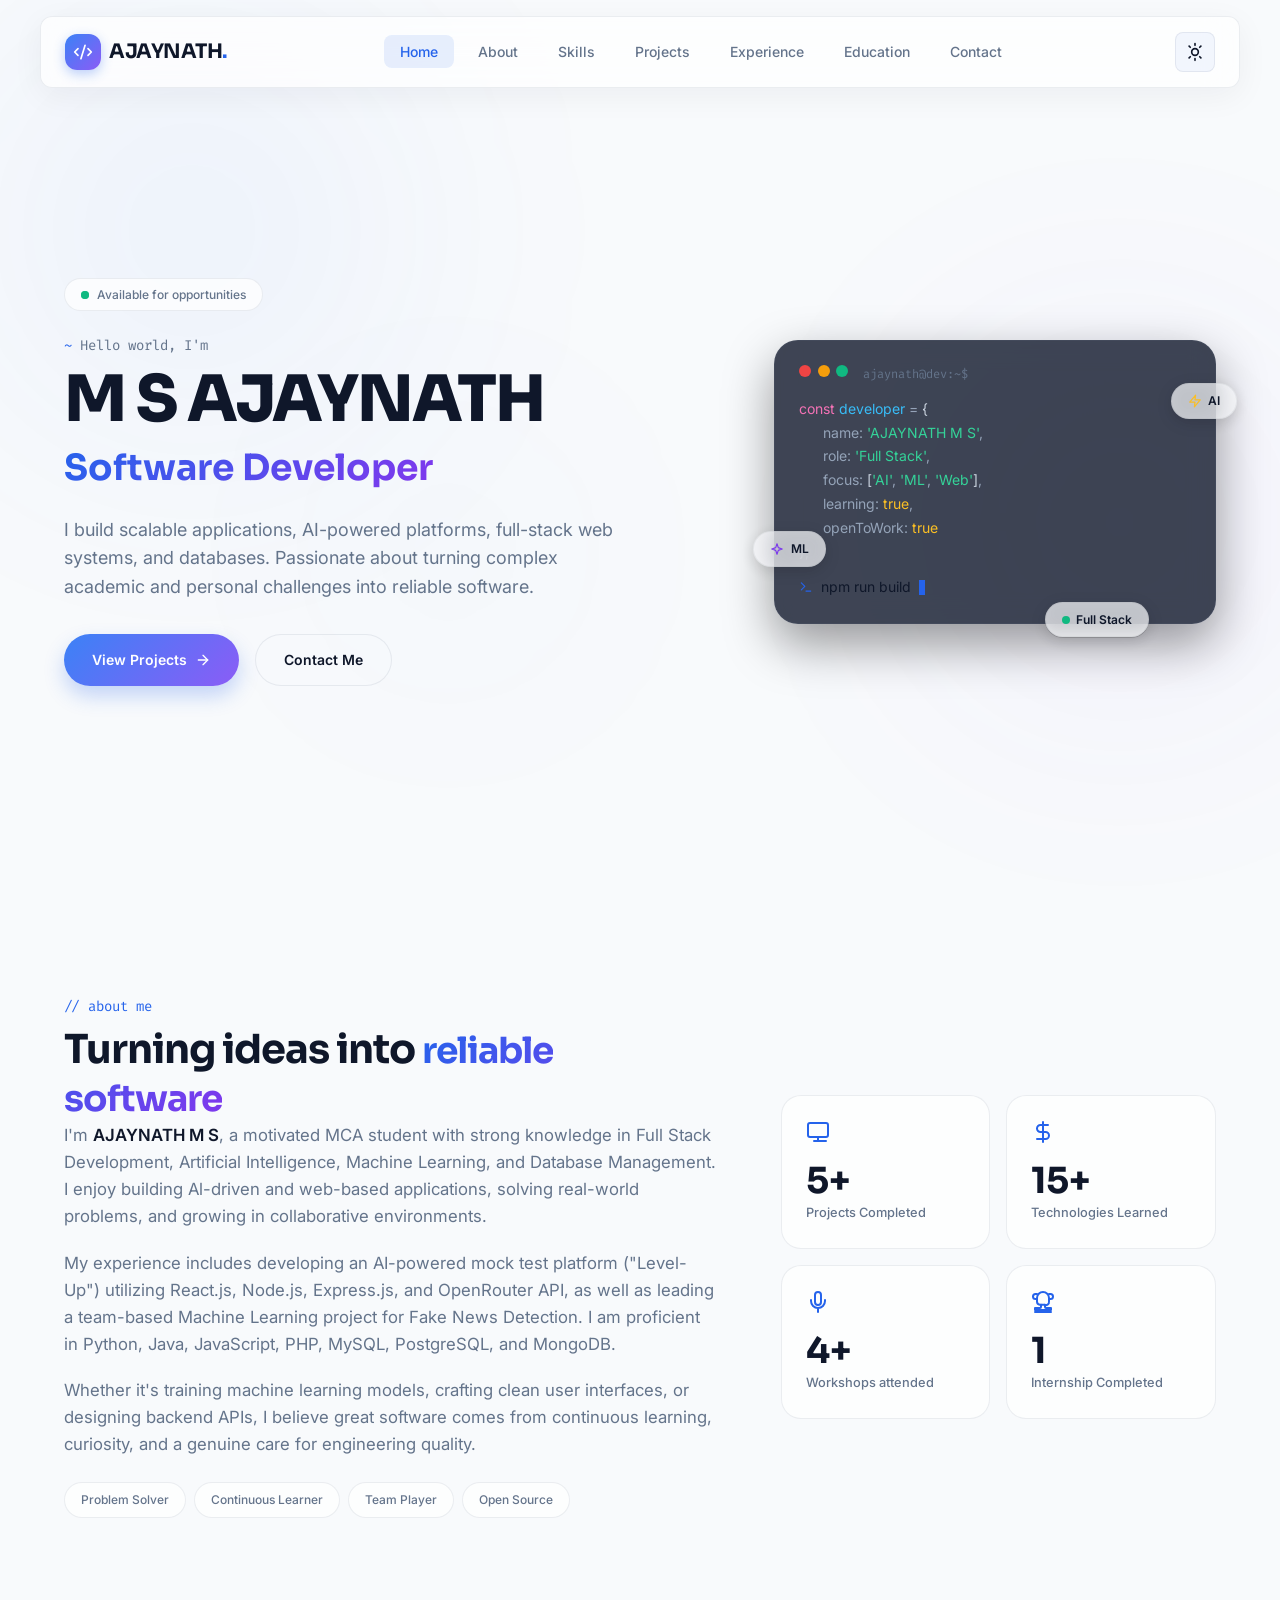
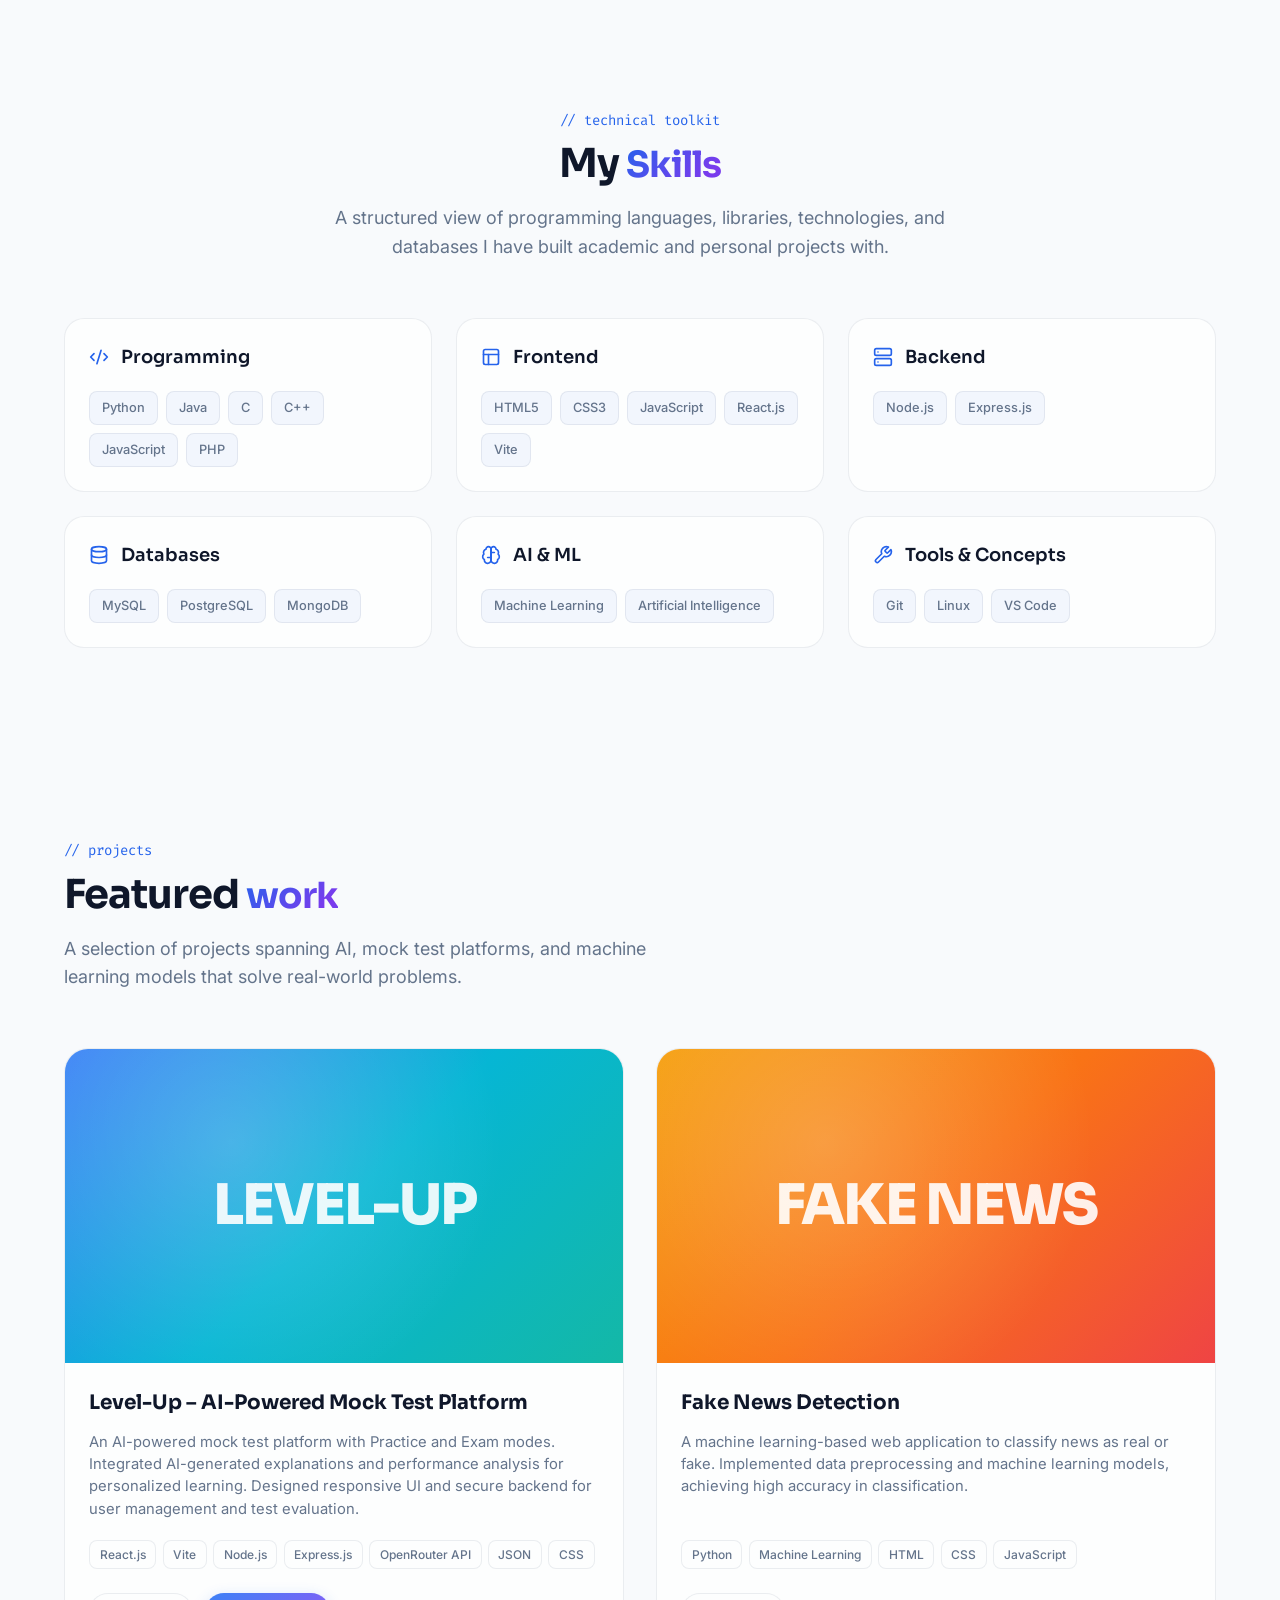
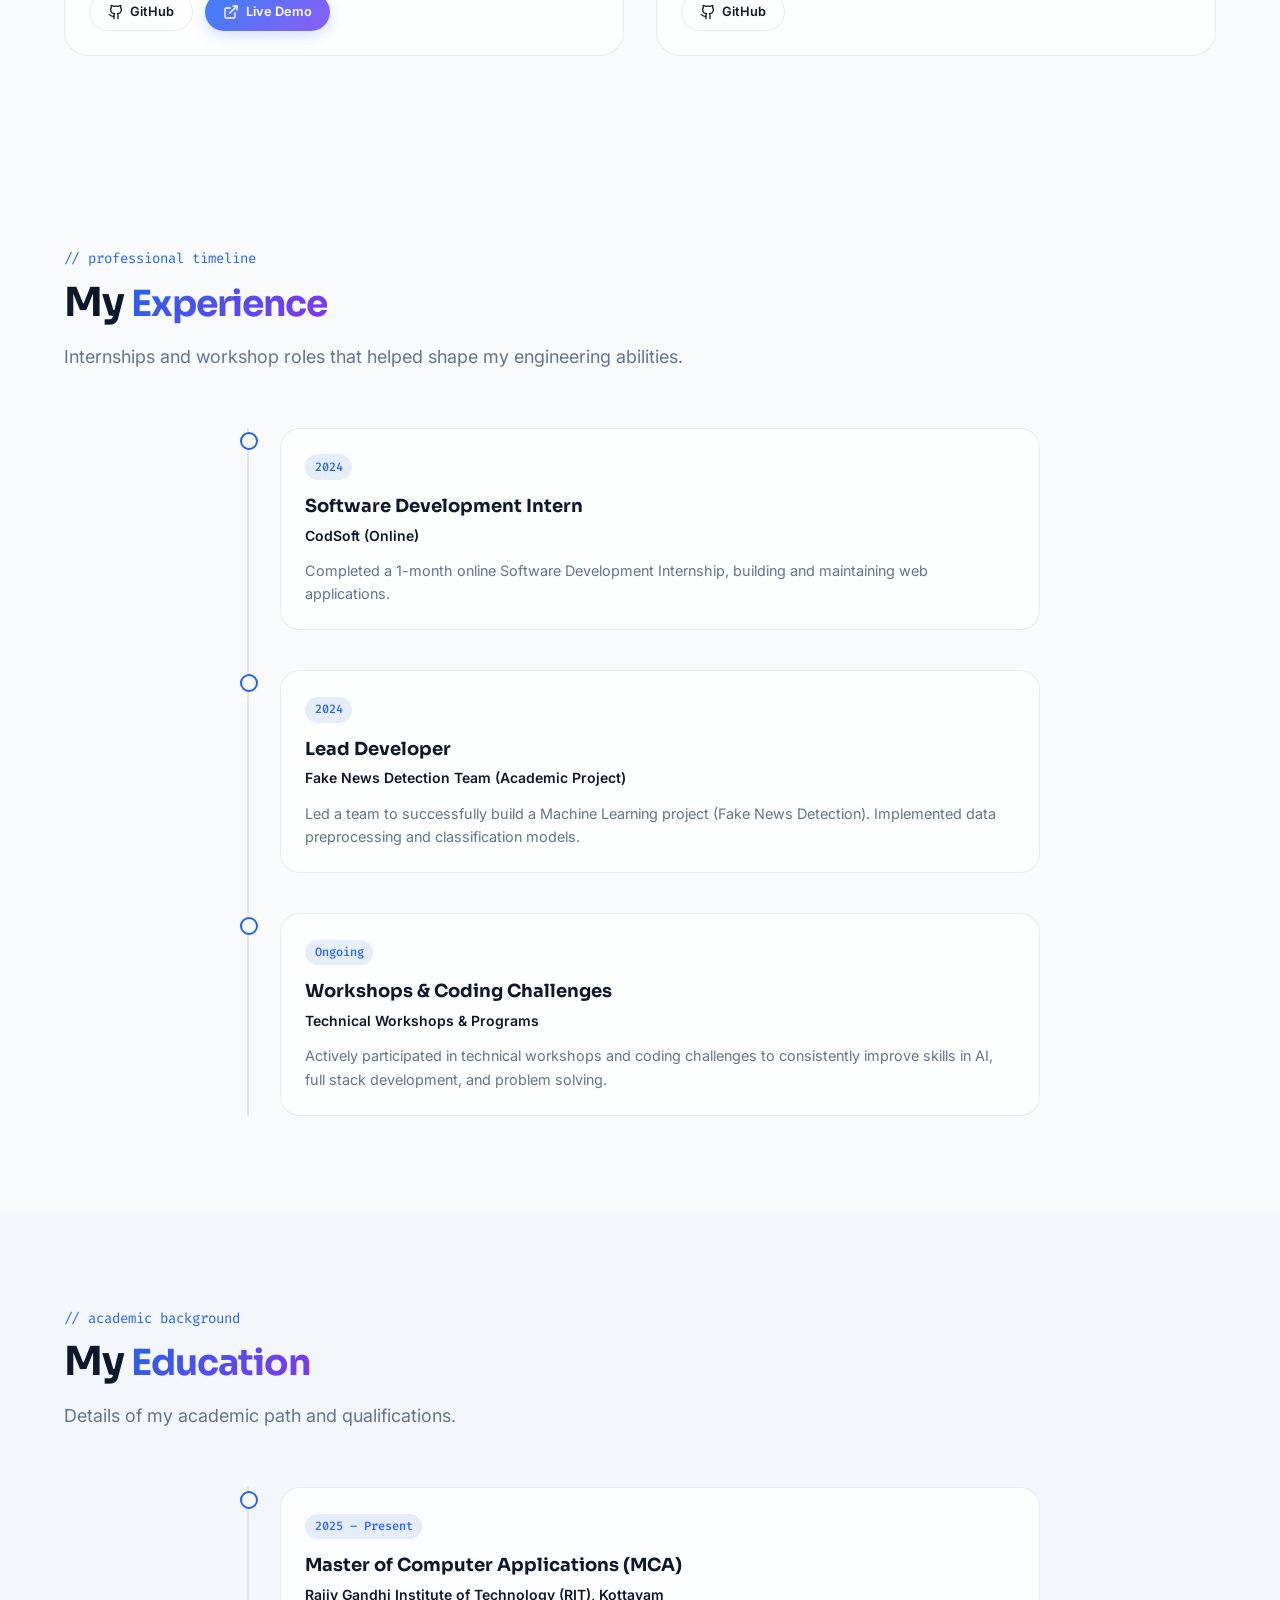
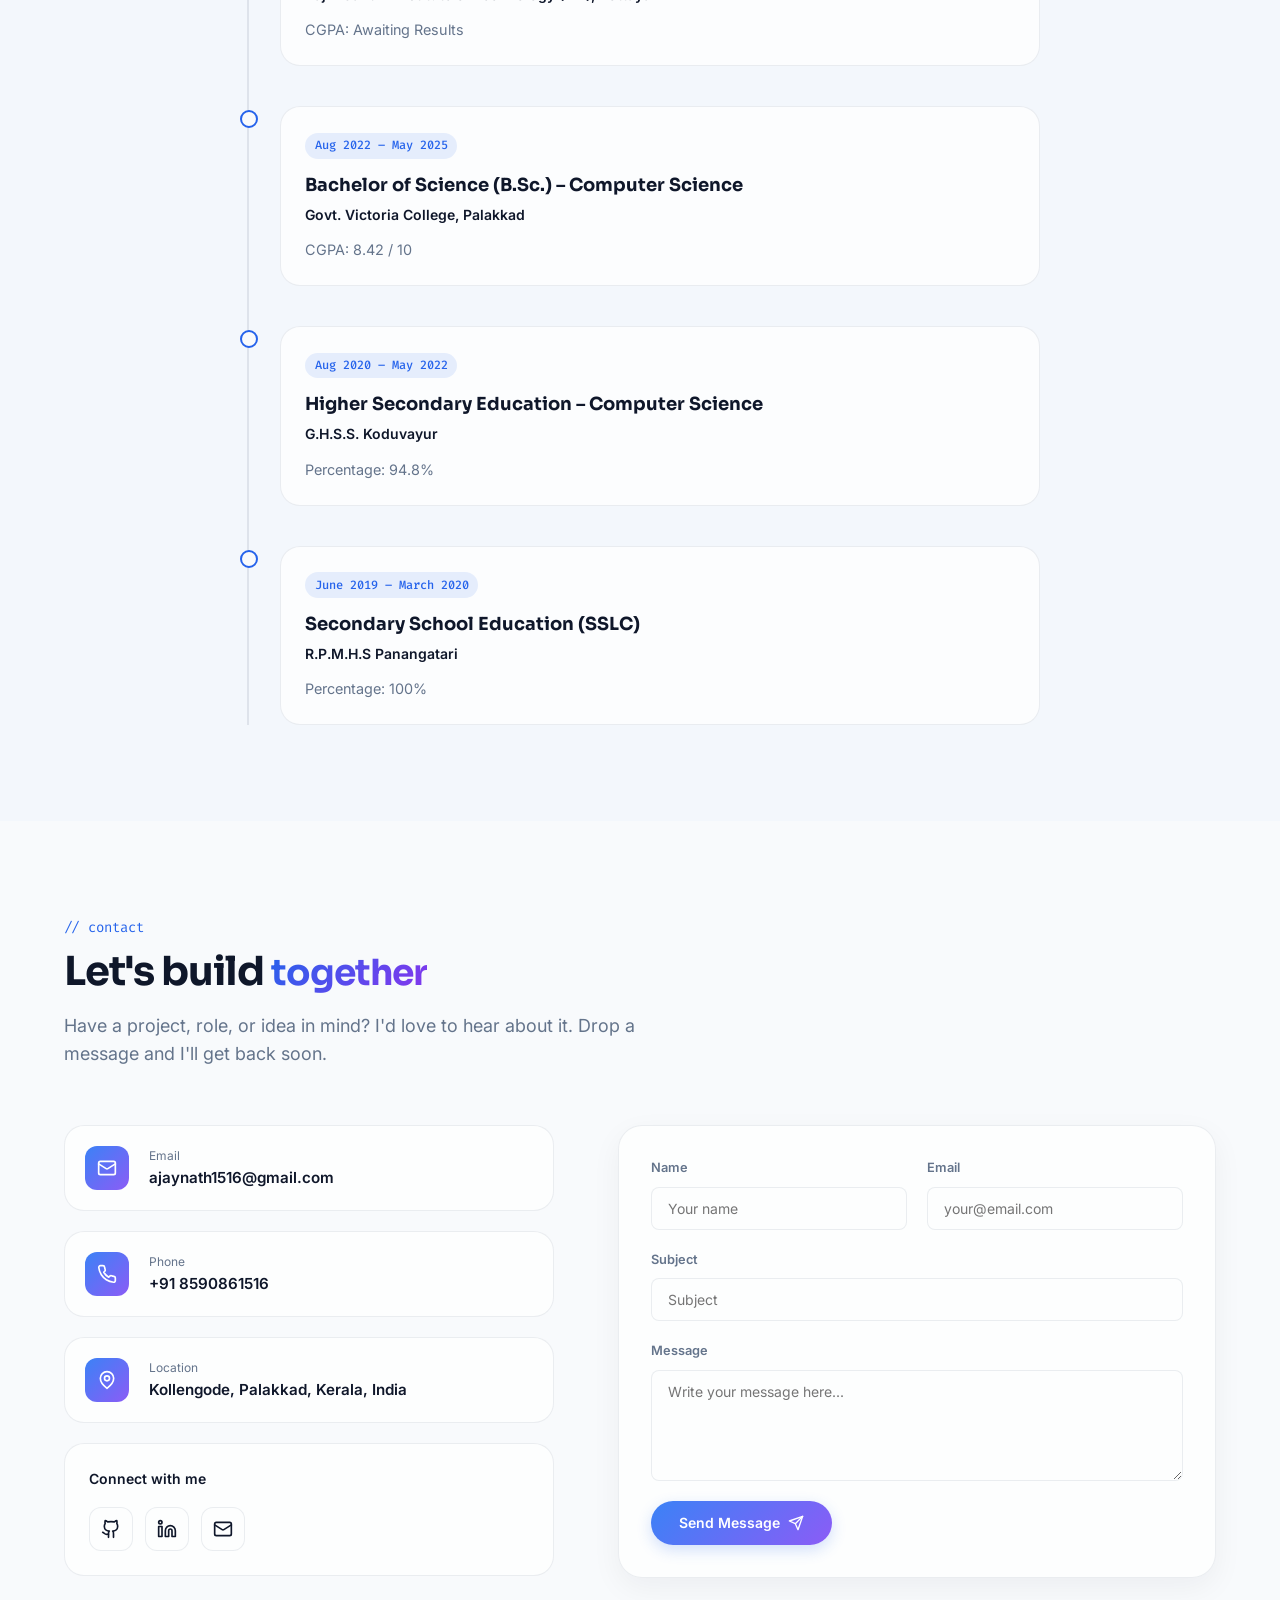
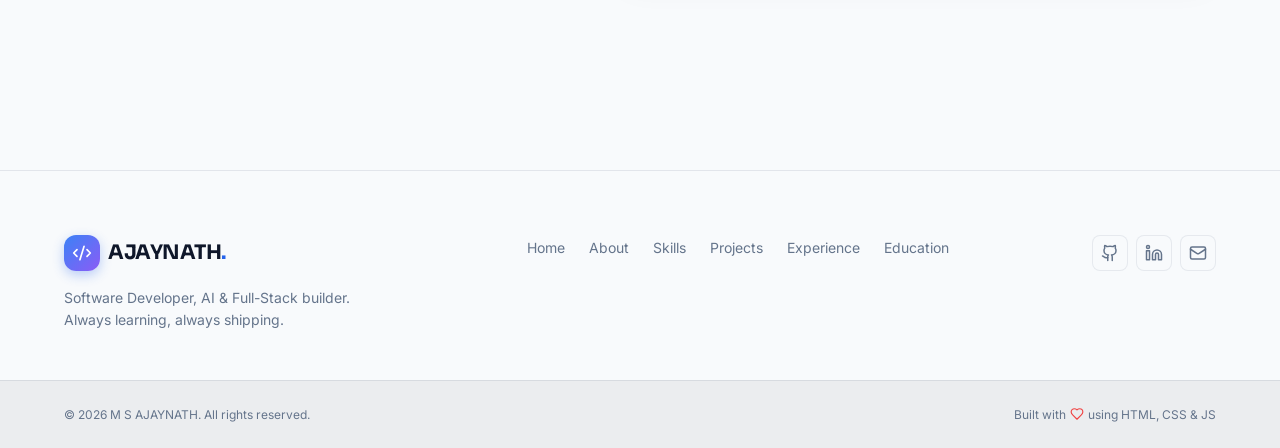
==== index.html @ d9b31c98 "initial commit" ====
<!DOCTYPE html>
<html lang="en">
<head>
  <meta charset="UTF-8">
  <meta name="viewport" content="width=device-width, initial-scale=1.0">
  <title>M S AJAYNATH — Software Developer | AI & Full-Stack Builder</title>
  <meta name="description" content="Portfolio of M S AJAYNATH, an MCA student and full-stack developer specializing in AI, Machine Learning, and scalable web applications.">
  <meta name="keywords" content="M S AJAYNATH, AJAYNATH M S, Software Developer, AI Developer, Full Stack, portfolio, MCA">
  <link rel="preconnect" href="https://fonts.googleapis.com">
  <link rel="preconnect" href="https://fonts.gstatic.com" crossorigin>
  <link href="https://fonts.googleapis.com/css2?family=Inter:wght@300;400;500;600;700&family=Sora:wght@400;600;700;800&family=Fira+Code:wght@400;500&display=swap" rel="stylesheet">
  <link rel="stylesheet" href="style.css">
</head>
<body>

  <!-- Background Mesh Glows -->
  <div class="mesh-glow-1" aria-hidden="true"></div>
  <div class="mesh-glow-2" aria-hidden="true"></div>
  <div class="mesh-glow-3" aria-hidden="true"></div>

  <!-- Header Section -->
  <header class="navbar-container">
    <div class="navbar-wrapper">
      <a href="#home" class="logo-link" aria-label="AJAYNATH — home">
        <span class="logo-icon">
          <svg xmlns="http://www.w3.org/2000/svg" width="20" height="20" viewBox="0 0 24 24" fill="none" stroke="currentColor" stroke-width="2" stroke-linecap="round" stroke-linejoin="round"><path d="m18 16 4-4-4-4"/><path d="m6 8-4 4 4 4"/><path d="m14.5 4-5 16"/></svg>
        </span>
        <span class="logo-text">AJAYNATH<span class="dot">.</span></span>
      </a>

      <!-- Desktop Nav -->
      <nav class="nav-desktop" aria-label="Primary navigation">
        <ul class="nav-links">
          <li><a href="#home" class="nav-link active">Home</a></li>
          <li><a href="#about" class="nav-link">About</a></li>
          <li><a href="#skills" class="nav-link">Skills</a></li>
          <li><a href="#projects" class="nav-link">Projects</a></li>
          <li><a href="#experience" class="nav-link">Experience</a></li>
          <li><a href="#education" class="nav-link">Education</a></li>
          <li><a href="#contact" class="nav-link">Contact</a></li>
        </ul>
      </nav>

      <div class="navbar-actions">
        <!-- Dark/Light Theme Toggle -->
        <button id="theme-toggle" class="theme-btn" aria-label="Toggle theme">
          <svg class="sun-icon" xmlns="http://www.w3.org/2000/svg" width="20" height="20" viewBox="0 0 24 24" fill="none" stroke="currentColor" stroke-width="2" stroke-linecap="round" stroke-linejoin="round"><circle cx="12" cy="12" r="4"/><path d="M12 2v2"/><path d="M12 20v2"/><path d="m4.93 4.93 1.41 1.41"/><path d="m17.66 17.66 1.41 1.41"/><path d="H2v2"/><path d="H20v2"/><path d="m6.34 17.66-1.41 1.41"/><path d="m19.07 4.93-1.41 1.41"/></svg>
          <svg class="moon-icon" xmlns="http://www.w3.org/2000/svg" width="20" height="20" viewBox="0 0 24 24" fill="none" stroke="currentColor" stroke-width="2" stroke-linecap="round" stroke-linejoin="round"><path d="M12 3a6 6 0 0 0 9 9 9 9 0 1 1-9-9Z"/></svg>
        </button>

        <!-- Mobile Menu Toggle Button -->
        <button id="menu-toggle" class="menu-btn" aria-label="Toggle navigation menu" aria-expanded="false">
          <svg class="menu-open-icon" xmlns="http://www.w3.org/2000/svg" width="24" height="24" viewBox="0 0 24 24" fill="none" stroke="currentColor" stroke-width="2" stroke-linecap="round" stroke-linejoin="round"><line x1="4" x2="20" y1="12" y2="12"/><line x1="4" x2="20" y1="6" y2="6"/><line x1="4" x2="20" y1="18" y2="18"/></svg>
          <svg class="menu-close-icon" xmlns="http://www.w3.org/2000/svg" width="24" height="24" viewBox="0 0 24 24" fill="none" stroke="currentColor" stroke-width="2" stroke-linecap="round" stroke-linejoin="round"><line x1="18" x2="6" y1="6" y2="18"/><line x1="6" x2="18" y1="6" y2="18"/></svg>
        </button>
      </div>
    </div>

    <!-- Mobile Nav -->
    <nav class="nav-mobile" id="nav-mobile" aria-label="Mobile navigation">
      <ul class="nav-mobile-links">
        <li><a href="#home" class="nav-mobile-link">Home</a></li>
        <li><a href="#about" class="nav-mobile-link">About</a></li>
        <li><a href="#skills" class="nav-mobile-link">Skills</a></li>
        <li><a href="#projects" class="nav-mobile-link">Projects</a></li>
        <li><a href="#experience" class="nav-mobile-link">Experience</a></li>
        <li><a href="#education" class="nav-mobile-link">Education</a></li>
        <li><a href="#contact" class="nav-mobile-link">Contact</a></li>
      </ul>
    </nav>
  </header>

  <!-- Main Content Wrapper -->
  <main class="main-content">

    <!-- Hero Section -->
    <section id="home" class="hero-section">
      <div class="hero-container">
        <!-- Hero Details -->
        <div class="hero-details">
          <div class="status-badge">
            <span class="pulse-indicator">
              <span class="pulse-ring"></span>
              <span class="pulse-core"></span>
            </span>
            Available for opportunities
          </div>
          <p class="hero-intro"><span class="tilde">~</span> Hello world, I'm</p>
          <h1 class="hero-title">M S AJAYNATH</h1>
          <div class="headline-container">
            <span id="rotating-headline" class="gradient-text font-display">Software Developer</span>
          </div>
          <p class="hero-description text-balance">
            I build scalable applications, AI-powered platforms, full-stack web systems, and databases. Passionate about turning complex academic and personal challenges into reliable software.
          </p>
          <div class="hero-actions">
            <a href="#projects" class="btn-gradient">
              View Projects
              <svg xmlns="http://www.w3.org/2000/svg" width="16" height="16" viewBox="0 0 24 24" fill="none" stroke="currentColor" stroke-width="2" stroke-linecap="round" stroke-linejoin="round"><path d="M5 12h14"/><path d="m12 5 7 7-7 7"/></svg>
            </a>
            <a href="#contact" class="btn-glass">
              Contact Me
            </a>
          </div>
        </div>

        <!-- Hero Terminal Graphic -->
        <div class="hero-terminal">
          <div class="terminal-card">
            <div class="terminal-header">
              <span class="btn-red"></span>
              <span class="btn-amber"></span>
              <span class="btn-green"></span>
              <span class="terminal-title">ajaynath@dev:~$</span>
            </div>
            <div class="terminal-body font-mono">
              <div class="line"><span class="keyword">const</span> <span class="variable">developer</span> = <span class="punctuation">{</span></div>
              <div class="line indent">name: <span class="string">'AJAYNATH M S'</span>,</div>
              <div class="line indent">role: <span class="string">'Full Stack'</span>,</div>
              <div class="line indent">focus: <span class="punctuation">[</span><span class="string">'AI'</span>, <span class="string">'ML'</span>, <span class="string">'Web'</span><span class="punctuation">]</span>,</div>
              <div class="line indent">learning: <span class="boolean">true</span>,</div>
              <div class="line indent">openToWork: <span class="boolean">true</span></div>
              <div class="line"><span class="punctuation">}</span>;</div>
              <div class="prompt-line">
                <svg class="terminal-prompt-icon" xmlns="http://www.w3.org/2000/svg" width="14" height="14" viewBox="0 0 24 24" fill="none" stroke="currentColor" stroke-width="2" stroke-linecap="round" stroke-linejoin="round"><polyline points="4 17 10 11 4 5"/><line x1="12" x2="20" y1="19" y2="19"/></svg>
                <span class="prompt-text">npm run build</span>
                <span class="cursor"></span>
              </div>
            </div>
            <!-- Floating Tech Badges -->
            <div class="badge badge-ai floating-1">
              <svg xmlns="http://www.w3.org/2000/svg" width="14" height="14" viewBox="0 0 24 24" fill="none" stroke="currentColor" stroke-width="2" stroke-linecap="round" stroke-linejoin="round"><polygon points="13 2 3 14 12 14 11 22 21 10 12 10 13 2"/></svg>
              AI
            </div>
            <div class="badge badge-ml floating-2">
              <svg xmlns="http://www.w3.org/2000/svg" width="14" height="14" viewBox="0 0 24 24" fill="none" stroke="currentColor" stroke-width="2" stroke-linecap="round" stroke-linejoin="round"><path d="m12 3-1.912 5.813a2 2 0 0 1-1.275 1.275L3 12l5.813 1.912a2 2 0 0 1 1.275 1.275L12 21l1.912-5.813a2 2 0 0 1 1.275-1.275L21 12l-5.813-1.912a2 2 0 0 1-1.275-1.275L12 3Z"/></svg>
              ML
            </div>
            <div class="badge badge-fs floating-3">
              <span class="status-dot"></span>
              Full Stack
            </div>
          </div>
        </div>
      </div>
    </section>

    <!-- About Section -->
    <section id="about" class="about-section">
      <div class="section-container">
        <div class="about-grid">
          <!-- Text details -->
          <div class="about-text-content">
            <p class="section-subtitle">// about me</p>
            <h2 class="section-title">
              Turning ideas into <span class="gradient-text">reliable software</span>
            </h2>
            <div class="about-description">
              <p>I'm <strong class="highlight">AJAYNATH M S</strong>, a motivated MCA student with strong knowledge in Full Stack Development, Artificial Intelligence, Machine Learning, and Database Management. I enjoy building Al-driven and web-based applications, solving real-world problems, and growing in collaborative environments.</p>
              <p>My experience includes developing an AI-powered mock test platform ("Level-Up") utilizing React.js, Node.js, Express.js, and OpenRouter API, as well as leading a team-based Machine Learning project for Fake News Detection. I am proficient in Python, Java, JavaScript, PHP, MySQL, PostgreSQL, and MongoDB.</p>
              <p>Whether it's training machine learning models, crafting clean user interfaces, or designing backend APIs, I believe great software comes from continuous learning, curiosity, and a genuine care for engineering quality.</p>
            </div>
            <div class="tag-container">
              <span class="skill-tag">Problem Solver</span>
              <span class="skill-tag">Continuous Learner</span>
              <span class="skill-tag">Team Player</span>
              <span class="skill-tag">Open Source</span>
            </div>
          </div>

          <!-- Stats Grid -->
          <div class="about-stats-content">
            <div class="stats-grid">
              <div class="stat-card">
                <div class="stat-glow"></div>
                <svg class="stat-icon" xmlns="http://www.w3.org/2000/svg" width="24" height="24" viewBox="0 0 24 24" fill="none" stroke="currentColor" stroke-width="2" stroke-linecap="round" stroke-linejoin="round"><rect width="20" height="14" x="2" y="3" rx="2"/><line x1="8" x2="20" y1="21" y2="21"/><line x1="12" x2="12" y1="17" y2="21"/></svg>
                <div class="stat-value" data-value="5">5+</div>
                <p class="stat-label">Projects Completed</p>
              </div>
              <div class="stat-card">
                <div class="stat-glow"></div>
                <svg class="stat-icon" xmlns="http://www.w3.org/2000/svg" width="24" height="24" viewBox="0 0 24 24" fill="none" stroke="currentColor" stroke-width="2" stroke-linecap="round" stroke-linejoin="round"><path d="M12 2v20"/><path d="M17 5H9.5a3.5 3.5 0 0 0 0 7h5a3.5 3.5 0 0 1 0 7H6"/></svg>
                <div class="stat-value" data-value="15">15+</div>
                <p class="stat-label">Technologies Learned</p>
              </div>
              <div class="stat-card">
                <div class="stat-glow"></div>
                <svg class="stat-icon" xmlns="http://www.w3.org/2000/svg" width="24" height="24" viewBox="0 0 24 24" fill="none" stroke="currentColor" stroke-width="2" stroke-linecap="round" stroke-linejoin="round"><path d="M12 2a3 3 0 0 0-3 3v7a3 3 0 0 0 6 0V5a3 3 0 0 0-3-3Z"/><path d="M19 10v1a7 7 0 0 1-14 0v-1"/><line x1="12" x2="12" y1="19" y2="22"/></svg>
                <div class="stat-value" data-value="4">4+</div>
                <p class="stat-label">Workshops attended</p>
              </div>
              <div class="stat-card">
                <div class="stat-glow"></div>
                <svg class="stat-icon" xmlns="http://www.w3.org/2000/svg" width="24" height="24" viewBox="0 0 24 24" fill="none" stroke="currentColor" stroke-width="2" stroke-linecap="round" stroke-linejoin="round"><path d="M6 9H4.5a2.5 2.5 0 0 1 0-5H6"/><path d="M18 9h1.5a2.5 2.5 0 0 0 0-5H18"/><path d="M4 22h16"/><path d="M10 14.66V17c0 .55-.45 1-1 1H4v2h16v-2h-5c-.55 0-1-.45-1-1v-2.34"/><path d="M12 2a6 6 0 0 0-6 6v3.5c0 1.63 1.25 2.97 2.83 3.14l2.17.22 2.17-.22A3.17 3.17 0 0 0 18 11.5V8a6 6 0 0 0-6-6z"/></svg>
                <div class="stat-value" data-value="1">1</div>
                <p class="stat-label">Internship Completed</p>
              </div>
            </div>
          </div>
        </div>
      </div>
    </section>

    <!-- Skills Section -->
    <section id="skills" class="skills-section">
      <div class="section-container">
        <div class="section-header-centered">
          <p class="section-subtitle">// technical toolkit</p>
          <h2 class="section-title">My <span class="gradient-text">Skills</span></h2>
          <p class="section-desc">A structured view of programming languages, libraries, technologies, and databases I have built academic and personal projects with.</p>
        </div>

        <div class="skills-grid">
          <!-- Programming -->
          <div class="skill-card">
            <div class="skill-title-wrapper">
              <svg class="skill-title-icon" xmlns="http://www.w3.org/2000/svg" width="20" height="20" viewBox="0 0 24 24" fill="none" stroke="currentColor" stroke-width="2" stroke-linecap="round" stroke-linejoin="round"><path d="m18 16 4-4-4-4"/><path d="m6 8-4 4 4 4"/><path d="m14.5 4-5 16"/></svg>
              <h3>Programming</h3>
            </div>
            <ul class="skill-list">
              <li>Python</li>
              <li>Java</li>
              <li>C</li>
              <li>C++</li>
              <li>JavaScript</li>
              <li>PHP</li>
            </ul>
          </div>

          <!-- Frontend -->
          <div class="skill-card">
            <div class="skill-title-wrapper">
              <svg class="skill-title-icon" xmlns="http://www.w3.org/2000/svg" width="20" height="20" viewBox="0 0 24 24" fill="none" stroke="currentColor" stroke-width="2" stroke-linecap="round" stroke-linejoin="round"><rect width="18" height="18" x="3" y="3" rx="2"/><path d="M3 9h18"/><path d="M9 21V9"/></svg>
              <h3>Frontend</h3>
            </div>
            <ul class="skill-list">
              <li>HTML5</li>
              <li>CSS3</li>
              <li>JavaScript</li>
              <li>React.js</li>
              <li>Vite</li>
            </ul>
          </div>

          <!-- Backend -->
          <div class="skill-card">
            <div class="skill-title-wrapper">
              <svg class="skill-title-icon" xmlns="http://www.w3.org/2000/svg" width="20" height="20" viewBox="0 0 24 24" fill="none" stroke="currentColor" stroke-width="2" stroke-linecap="round" stroke-linejoin="round"><rect width="20" height="8" x="2" y="2" rx="2" ry="2"/><rect width="20" height="8" x="2" y="14" rx="2" ry="2"/><line x1="6" x2="6.01" y1="6" y2="6"/><line x1="6" x2="6.01" y1="18" y2="18"/></svg>
              <h3>Backend</h3>
            </div>
            <ul class="skill-list">
              <li>Node.js</li>
              <li>Express.js</li>
            </ul>
          </div>

          <!-- Databases -->
          <div class="skill-card">
            <div class="skill-title-wrapper">
              <svg class="skill-title-icon" xmlns="http://www.w3.org/2000/svg" width="20" height="20" viewBox="0 0 24 24" fill="none" stroke="currentColor" stroke-width="2" stroke-linecap="round" stroke-linejoin="round"><ellipse cx="12" cy="5" rx="9" ry="3"/><path d="M3 5v14c0 1.66 4 3 9 3s9-1.34 9-3V5"/><path d="M3 12c0 1.66 4 3 9 3s9-1.34 9-3"/></svg>
              <h3>Databases</h3>
            </div>
            <ul class="skill-list">
              <li>MySQL</li>
              <li>PostgreSQL</li>
              <li>MongoDB</li>
            </ul>
          </div>

          <!-- AI & Machine Learning -->
          <div class="skill-card">
            <div class="skill-title-wrapper">
              <svg class="skill-title-icon" xmlns="http://www.w3.org/2000/svg" width="20" height="20" viewBox="0 0 24 24" fill="none" stroke="currentColor" stroke-width="2" stroke-linecap="round" stroke-linejoin="round"><path d="M12 5a3 3 0 1 0-5.997.125 4 4 0 0 0-2.526 5.77 4 4 0 0 0 .556 6.588A4 4 0 1 0 12 18Z"/><path d="M12 5a3 3 0 1 1 5.997.125 4 4 0 0 1 2.526 5.77 4 4 0 0 1-.556 6.588A4 4 0 1 1 12 18Z"/><path d="M12 5v14"/><path d="M12 9h4"/><path d="M12 15H8"/></svg>
              <h3>AI & ML</h3>
            </div>
            <ul class="skill-list">
              <li>Machine Learning</li>
              <li>Artificial Intelligence</li>
            </ul>
          </div>

          <!-- Tools & Concepts -->
          <div class="skill-card">
            <div class="skill-title-wrapper">
              <svg class="skill-title-icon" xmlns="http://www.w3.org/2000/svg" width="20" height="20" viewBox="0 0 24 24" fill="none" stroke="currentColor" stroke-width="2" stroke-linecap="round" stroke-linejoin="round"><path d="M14.7 6.3a1 1 0 0 0 0 1.4l1.6 1.6a1 1 0 0 0 1.4 0l3.77-3.77a6 6 0 0 1-7.94 7.94l-6.91 6.91a2.12 2.12 0 0 1-3-3l6.91-6.91a6 6 0 0 1 7.94-7.94l-3.76 3.76z"/></svg>
              <h3>Tools & Concepts</h3>
            </div>
            <ul class="skill-list">
              <li>Git</li>
              <li>Linux</li>
              <li>VS Code</li>
            </ul>
          </div>
        </div>
      </div>
    </section>

    <!-- Projects Section -->
    <section id="projects" class="projects-section">
      <div class="section-container">
        <div class="section-header">
          <p class="section-subtitle">// projects</p>
          <h2 class="section-title">Featured <span class="gradient-text">work</span></h2>
          <p class="section-desc">A selection of projects spanning AI, mock test platforms, and machine learning models that solve real-world problems.</p>
        </div>

        <div class="projects-grid">
          <!-- Project 1: LevelUp -->
          <article class="project-card">
            <div class="project-banner gradient-blue">
              <div class="banner-overlay"></div>
              <span class="banner-title">LEVEL-UP</span>
            </div>
            <div class="project-content">
              <h3>Level-Up – AI-Powered Mock Test Platform</h3>
              <p>An AI-powered mock test platform with Practice and Exam modes. Integrated AI-generated explanations and performance analysis for personalized learning. Designed responsive UI and secure backend for user management and test evaluation.</p>
              <ul class="project-tech-tags">
                <li>React.js</li>
                <li>Vite</li>
                <li>Node.js</li>
                <li>Express.js</li>
                <li>OpenRouter API</li>
                <li>JSON</li>
                <li>CSS</li>
              </ul>
              <div class="project-links">
                <a href="https://github.com/A-J-A-Y-nath/LevelUp" target="_blank" rel="noopener noreferrer" class="link-github">
                  <svg xmlns="http://www.w3.org/2000/svg" width="16" height="16" viewBox="0 0 24 24" fill="none" stroke="currentColor" stroke-width="2" stroke-linecap="round" stroke-linejoin="round"><path d="M15 22v-4a4.8 4.8 0 0 0-1-3.5c3 0 6-2 6-5.5.08-1.25-.27-2.48-1-3.5.28-1.15.28-2.35 0-3.5 0 0-1 0-3 1.5-2.64-.5-5.36-.5-8 0C6 2 5 2 5 2c-.3 1.15-.3 2.35 0 3.5A5.403 5.403 0 0 0 4 9c0 3.5 3 5.5 6 5.5-.39.49-.68 1.05-.85 1.65-.17.6-.22 1.23-.15 1.85v4"/><path d="M9 18c-4.51 2-5-2-7-2"/></svg>
                  GitHub
                </a>
                <a href="https://level-up-three-inky.vercel.app" target="_blank" rel="noopener noreferrer" class="link-demo">
                  <svg xmlns="http://www.w3.org/2000/svg" width="16" height="16" viewBox="0 0 24 24" fill="none" stroke="currentColor" stroke-width="2" stroke-linecap="round" stroke-linejoin="round"><path d="M15 3h6v6"/><path d="M10 14 21 3"/><path d="M18 13v6a2 2 0 0 1-2 2H5a2 2 0 0 1-2-2V8a2 2 0 0 1 2-2h6"/></svg>
                  Live Demo
                </a>
              </div>
            </div>
            <svg class="card-arrow-icon" xmlns="http://www.w3.org/2000/svg" width="20" height="20" viewBox="0 0 24 24" fill="none" stroke="currentColor" stroke-width="2" stroke-linecap="round" stroke-linejoin="round"><path d="M7 7h10v10"/><path d="M7 17 17 7"/></svg>
          </article>

          <!-- Project 2: Fake News Detection -->
          <article class="project-card">
            <div class="project-banner gradient-orange">
              <div class="banner-overlay"></div>
              <span class="banner-title">FAKE NEWS</span>
            </div>
            <div class="project-content">
              <h3>Fake News Detection</h3>
              <p>A machine learning-based web application to classify news as real or fake. Implemented data preprocessing and machine learning models, achieving high accuracy in classification.</p>
              <ul class="project-tech-tags">
                <li>Python</li>
                <li>Machine Learning</li>
                <li>HTML</li>
                <li>CSS</li>
                <li>JavaScript</li>
              </ul>
              <div class="project-links">
                <a href="https://github.com/A-J-A-Y-nath/Fake-News-Detection" target="_blank" rel="noopener noreferrer" class="link-github">
                  <svg xmlns="http://www.w3.org/2000/svg" width="16" height="16" viewBox="0 0 24 24" fill="none" stroke="currentColor" stroke-width="2" stroke-linecap="round" stroke-linejoin="round"><path d="M15 22v-4a4.8 4.8 0 0 0-1-3.5c3 0 6-2 6-5.5.08-1.25-.27-2.48-1-3.5.28-1.15.28-2.35 0-3.5 0 0-1 0-3 1.5-2.64-.5-5.36-.5-8 0C6 2 5 2 5 2c-.3 1.15-.3 2.35 0 3.5A5.403 5.403 0 0 0 4 9c0 3.5 3 5.5 6 5.5-.39.49-.68 1.05-.85 1.65-.17.6-.22 1.23-.15 1.85v4"/><path d="M9 18c-4.51 2-5-2-7-2"/></svg>
                  GitHub
                </a>
              </div>
            </div>
            <svg class="card-arrow-icon" xmlns="http://www.w3.org/2000/svg" width="20" height="20" viewBox="0 0 24 24" fill="none" stroke="currentColor" stroke-width="2" stroke-linecap="round" stroke-linejoin="round"><path d="M7 7h10v10"/><path d="M7 17 17 7"/></svg>
          </article>
        </div>
      </div>
    </section>

    <!-- Experience Section -->
    <section id="experience" class="timeline-section">
      <div class="section-container">
        <div class="section-header">
          <p class="section-subtitle">// professional timeline</p>
          <h2 class="section-title">My <span class="gradient-text">Experience</span></h2>
          <p class="section-desc">Internships and workshop roles that helped shape my engineering abilities.</p>
        </div>

        <div class="timeline-wrapper">
          <div class="timeline-line"></div>
          
          <!-- Timeline Item 1 -->
          <div class="timeline-item">
            <div class="timeline-marker">
              <svg xmlns="http://www.w3.org/2000/svg" width="16" height="16" viewBox="0 0 24 24" fill="none" stroke="currentColor" stroke-width="2" stroke-linecap="round" stroke-linejoin="round"><rect width="20" height="14" x="2" y="7" rx="2" ry="2"/><path d="M16 21V5a2 2 0 0 0-2-2h-4a2 2 0 0 0-2 2v16"/></svg>
            </div>
            <div class="timeline-card">
              <span class="timeline-period">2024</span>
              <h3>Software Development Intern</h3>
              <p class="timeline-org">CodSoft (Online)</p>
              <p class="timeline-description">Completed a 1-month online Software Development Internship, building and maintaining web applications.</p>
            </div>
          </div>

          <!-- Timeline Item 2 -->
          <div class="timeline-item">
            <div class="timeline-marker">
              <svg xmlns="http://www.w3.org/2000/svg" width="16" height="16" viewBox="0 0 24 24" fill="none" stroke="currentColor" stroke-width="2" stroke-linecap="round" stroke-linejoin="round"><rect width="20" height="14" x="2" y="7" rx="2" ry="2"/><path d="M16 21V5a2 2 0 0 0-2-2h-4a2 2 0 0 0-2 2v16"/></svg>
            </div>
            <div class="timeline-card">
              <span class="timeline-period">2024</span>
              <h3>Lead Developer</h3>
              <p class="timeline-org">Fake News Detection Team (Academic Project)</p>
              <p class="timeline-description">Led a team to successfully build a Machine Learning project (Fake News Detection). Implemented data preprocessing and classification models.</p>
            </div>
          </div>

          <!-- Timeline Item 3 -->
          <div class="timeline-item">
            <div class="timeline-marker">
              <svg xmlns="http://www.w3.org/2000/svg" width="16" height="16" viewBox="0 0 24 24" fill="none" stroke="currentColor" stroke-width="2" stroke-linecap="round" stroke-linejoin="round"><polygon points="12 2 2 7 12 12 22 7 12 2"/><polyline points="2 17 12 22 22 17"/><polyline points="2 12 12 17 22 12"/></svg>
            </div>
            <div class="timeline-card">
              <span class="timeline-period">Ongoing</span>
              <h3>Workshops & Coding Challenges</h3>
              <p class="timeline-org">Technical Workshops & Programs</p>
              <p class="timeline-description">Actively participated in technical workshops and coding challenges to consistently improve skills in AI, full stack development, and problem solving.</p>
            </div>
          </div>
        </div>
      </div>
    </section>

    <!-- Education Section -->
    <section id="education" class="timeline-section bg-alt-tint">
      <div class="section-container">
        <div class="section-header">
          <p class="section-subtitle">// academic background</p>
          <h2 class="section-title">My <span class="gradient-text">Education</span></h2>
          <p class="section-desc">Details of my academic path and qualifications.</p>
        </div>

        <div class="timeline-wrapper">
          <div class="timeline-line"></div>

          <!-- Edu Item 1 -->
          <div class="timeline-item">
            <div class="timeline-marker">
              <svg xmlns="http://www.w3.org/2000/svg" width="16" height="16" viewBox="0 0 24 24" fill="none" stroke="currentColor" stroke-width="2" stroke-linecap="round" stroke-linejoin="round"><path d="M22 10v6M2 10l10-5 10 5-10 5z"/><path d="M6 12v5c0 2 2 3 6 3s6-1 6-3v-5"/></svg>
            </div>
            <div class="timeline-card">
              <span class="timeline-period">2025 – Present</span>
              <h3>Master of Computer Applications (MCA)</h3>
              <p class="timeline-org">Rajiv Gandhi Institute of Technology (RIT), Kottayam</p>
              <p class="timeline-description font-mono">CGPA: Awaiting Results</p>
            </div>
          </div>

          <!-- Edu Item 2 -->
          <div class="timeline-item">
            <div class="timeline-marker">
              <svg xmlns="http://www.w3.org/2000/svg" width="16" height="16" viewBox="0 0 24 24" fill="none" stroke="currentColor" stroke-width="2" stroke-linecap="round" stroke-linejoin="round"><path d="M22 10v6M2 10l10-5 10 5-10 5z"/><path d="M6 12v5c0 2 2 3 6 3s6-1 6-3v-5"/></svg>
            </div>
            <div class="timeline-card">
              <span class="timeline-period">Aug 2022 – May 2025</span>
              <h3>Bachelor of Science (B.Sc.) – Computer Science</h3>
              <p class="timeline-org">Govt. Victoria College, Palakkad</p>
              <p class="timeline-description font-mono">CGPA: 8.42 / 10</p>
            </div>
          </div>

          <!-- Edu Item 3 -->
          <div class="timeline-item">
            <div class="timeline-marker">
              <svg xmlns="http://www.w3.org/2000/svg" width="16" height="16" viewBox="0 0 24 24" fill="none" stroke="currentColor" stroke-width="2" stroke-linecap="round" stroke-linejoin="round"><path d="M22 10v6M2 10l10-5 10 5-10 5z"/><path d="M6 12v5c0 2 2 3 6 3s6-1 6-3v-5"/></svg>
            </div>
            <div class="timeline-card">
              <span class="timeline-period">Aug 2020 – May 2022</span>
              <h3>Higher Secondary Education – Computer Science</h3>
              <p class="timeline-org">G.H.S.S. Koduvayur</p>
              <p class="timeline-description font-mono">Percentage: 94.8%</p>
            </div>
          </div>

          <!-- Edu Item 4 -->
          <div class="timeline-item">
            <div class="timeline-marker">
              <svg xmlns="http://www.w3.org/2000/svg" width="16" height="16" viewBox="0 0 24 24" fill="none" stroke="currentColor" stroke-width="2" stroke-linecap="round" stroke-linejoin="round"><path d="M22 10v6M2 10l10-5 10 5-10 5z"/><path d="M6 12v5c0 2 2 3 6 3s6-1 6-3v-5"/></svg>
            </div>
            <div class="timeline-card">
              <span class="timeline-period">June 2019 – March 2020</span>
              <h3>Secondary School Education (SSLC)</h3>
              <p class="timeline-org">R.P.M.H.S Panangatari</p>
              <p class="timeline-description font-mono">Percentage: 100%</p>
            </div>
          </div>
        </div>
      </div>
    </section>

    <!-- Contact Section -->
    <section id="contact" class="contact-section">
      <div class="section-container">
        <div class="section-header">
          <p class="section-subtitle">// contact</p>
          <h2 class="section-title">Let's build <span class="gradient-text">together</span></h2>
          <p class="section-desc">Have a project, role, or idea in mind? I'd love to hear about it. Drop a message and I'll get back soon.</p>
        </div>

        <div class="contact-grid">
          <!-- Info Details -->
          <div class="contact-info">
            <div class="contact-card">
              <div class="contact-icon-wrapper">
                <svg xmlns="http://www.w3.org/2000/svg" width="20" height="20" viewBox="0 0 24 24" fill="none" stroke="currentColor" stroke-width="2" stroke-linecap="round" stroke-linejoin="round"><rect width="20" height="16" x="2" y="4" rx="2"/><path d="m22 7-8.97 5.7a1.94 1.94 0 0 1-2.06 0L2 7"/></svg>
              </div>
              <div class="contact-text">
                <span class="contact-label">Email</span>
                <a href="mailto:ajaynath1516@gmail.com" class="contact-value">ajaynath1516@gmail.com</a>
              </div>
            </div>

            <div class="contact-card">
              <div class="contact-icon-wrapper">
                <svg xmlns="http://www.w3.org/2000/svg" width="20" height="20" viewBox="0 0 24 24" fill="none" stroke="currentColor" stroke-width="2" stroke-linecap="round" stroke-linejoin="round"><path d="M22 16.92v3a2 2 0 0 1-2.18 2 19.79 19.79 0 0 1-8.63-3.07 19.5 19.5 0 0 1-6-6 19.79 19.79 0 0 1-3.07-8.67A2 2 0 0 1 4.11 2h3a2 2 0 0 1 2 1.72 12.84 12.84 0 0 0 .7 2.81 2 2 0 0 1-.45 2.11L8.09 9.91a16 16 0 0 0 6 6l1.27-1.27a2 2 0 0 1 2.11-.45 12.84 12.84 0 0 0 2.81.7A2 2 0 0 1 22 16.92z"/></svg>
              </div>
              <div class="contact-text">
                <span class="contact-label">Phone</span>
                <a href="tel:+918590861516" class="contact-value">+91 8590861516</a>
              </div>
            </div>

            <div class="contact-card">
              <div class="contact-icon-wrapper">
                <svg xmlns="http://www.w3.org/2000/svg" width="20" height="20" viewBox="0 0 24 24" fill="none" stroke="currentColor" stroke-width="2" stroke-linecap="round" stroke-linejoin="round"><path d="M20 10c0 6-8 12-8 12s-8-6-8-12a8 8 0 0 1 16 0Z"/><circle cx="12" cy="10" r="3"/></svg>
              </div>
              <div class="contact-text">
                <span class="contact-label">Location</span>
                <p class="contact-value">Kollengode, Palakkad, Kerala, India</p>
              </div>
            </div>

            <div class="contact-social-card">
              <span class="social-title">Connect with me</span>
              <div class="social-icons">
                <a href="https://github.com/A-J-A-Y-nath" target="_blank" rel="noopener noreferrer" aria-label="GitHub" class="social-icon-btn">
                  <svg xmlns="http://www.w3.org/2000/svg" width="20" height="20" viewBox="0 0 24 24" fill="none" stroke="currentColor" stroke-width="2" stroke-linecap="round" stroke-linejoin="round"><path d="M15 22v-4a4.8 4.8 0 0 0-1-3.5c3 0 6-2 6-5.5.08-1.25-.27-2.48-1-3.5.28-1.15.28-2.35 0-3.5 0 0-1 0-3 1.5-2.64-.5-5.36-.5-8 0C6 2 5 2 5 2c-.3 1.15-.3 2.35 0 3.5A5.403 5.403 0 0 0 4 9c0 3.5 3 5.5 6 5.5-.39.49-.68 1.05-.85 1.65-.17.6-.22 1.23-.15 1.85v4"/><path d="M9 18c-4.51 2-5-2-7-2"/></svg>
                </a>
                <a href="https://linkedin.com/in/ajaynath-m-s-8481992a2" target="_blank" rel="noopener noreferrer" aria-label="LinkedIn" class="social-icon-btn">
                  <svg xmlns="http://www.w3.org/2000/svg" width="20" height="20" viewBox="0 0 24 24" fill="none" stroke="currentColor" stroke-width="2" stroke-linecap="round" stroke-linejoin="round"><path d="M16 8a6 6 0 0 1 6 6v7h-4v-7a2 2 0 0 0-2-2 2 2 0 0 0-2 2v7h-4v-7a6 6 0 0 1 6-6z"/><rect width="4" height="12" x="2" y="9"/><circle cx="4" cy="4" r="2"/></svg>
                </a>
                <a href="mailto:ajaynath1516@gmail.com" aria-label="Email" class="social-icon-btn">
                  <svg xmlns="http://www.w3.org/2000/svg" width="20" height="20" viewBox="0 0 24 24" fill="none" stroke="currentColor" stroke-width="2" stroke-linecap="round" stroke-linejoin="round"><rect width="20" height="16" x="2" y="4" rx="2"/><path d="m22 7-8.97 5.7a1.94 1.94 0 0 1-2.06 0L2 7"/></svg>
                </a>
              </div>
            </div>
          </div>

          <!-- Contact Form -->
          <div class="contact-form-wrapper">
            <form id="portfolio-contact-form" class="contact-form">
              <div class="form-grid">
                <div class="form-group">
                  <label for="form-name">Name</label>
                  <input type="text" id="form-name" placeholder="Your name" required>
                </div>
                <div class="form-group">
                  <label for="form-email">Email</label>
                  <input type="email" id="form-email" placeholder="your@email.com" required>
                </div>
              </div>
              <div class="form-group">
                <label for="form-subject">Subject</label>
                <input type="text" id="form-subject" placeholder="Subject" required>
              </div>
              <div class="form-group">
                <label for="form-message">Message</label>
                <textarea id="form-message" rows="5" placeholder="Write your message here..." required></textarea>
              </div>
              <button type="submit" class="btn-submit">
                Send Message
                <svg class="submit-icon" xmlns="http://www.w3.org/2000/svg" width="16" height="16" viewBox="0 0 24 24" fill="none" stroke="currentColor" stroke-width="2" stroke-linecap="round" stroke-linejoin="round"><line x1="22" x2="11" y1="2" y2="13"/><polygon points="22 2 15 22 11 13 2 9 22 2"/></svg>
              </button>
            </form>
          </div>
        </div>
      </div>
    </section>
  </main>

  <!-- Footer -->
  <footer class="footer-container">
    <div class="footer-wrapper">
      <div class="footer-brand">
        <a href="#home" class="logo-link">
          <span class="logo-icon">
            <svg xmlns="http://www.w3.org/2000/svg" width="20" height="20" viewBox="0 0 24 24" fill="none" stroke="currentColor" stroke-width="2" stroke-linecap="round" stroke-linejoin="round"><path d="m18 16 4-4-4-4"/><path d="m6 8-4 4 4 4"/><path d="m14.5 4-5 16"/></svg>
          </span>
          <span class="logo-text">AJAYNATH<span class="dot">.</span></span>
        </a>
        <p class="footer-desc">Software Developer, AI & Full-Stack builder. Always learning, always shipping.</p>
      </div>

      <nav class="footer-nav" aria-label="Footer Navigation">
        <ul>
          <li><a href="#home">Home</a></li>
          <li><a href="#about">About</a></li>
          <li><a href="#skills">Skills</a></li>
          <li><a href="#projects">Projects</a></li>
          <li><a href="#experience">Experience</a></li>
          <li><a href="#education">Education</a></li>
        </ul>
      </nav>

      <div class="footer-socials">
        <a href="https://github.com/A-J-A-Y-nath" target="_blank" rel="noopener noreferrer" aria-label="GitHub" class="footer-social-btn">
          <svg xmlns="http://www.w3.org/2000/svg" width="18" height="18" viewBox="0 0 24 24" fill="none" stroke="currentColor" stroke-width="2" stroke-linecap="round" stroke-linejoin="round"><path d="M15 22v-4a4.8 4.8 0 0 0-1-3.5c3 0 6-2 6-5.5.08-1.25-.27-2.48-1-3.5.28-1.15.28-2.35 0-3.5 0 0-1 0-3 1.5-2.64-.5-5.36-.5-8 0C6 2 5 2 5 2c-.3 1.15-.3 2.35 0 3.5A5.403 5.403 0 0 0 4 9c0 3.5 3 5.5 6 5.5-.39.49-.68 1.05-.85 1.65-.17.6-.22 1.23-.15 1.85v4"/><path d="M9 18c-4.51 2-5-2-7-2"/></svg>
        </a>
        <a href="https://linkedin.com/in/ajaynath-m-s-8481992a2" target="_blank" rel="noopener noreferrer" aria-label="LinkedIn" class="footer-social-btn">
          <svg xmlns="http://www.w3.org/2000/svg" width="18" height="18" viewBox="0 0 24 24" fill="none" stroke="currentColor" stroke-width="2" stroke-linecap="round" stroke-linejoin="round"><path d="M16 8a6 6 0 0 1 6 6v7h-4v-7a2 2 0 0 0-2-2 2 2 0 0 0-2 2v7h-4v-7a6 6 0 0 1 6-6z"/><rect width="4" height="12" x="2" y="9"/><circle cx="4" cy="4" r="2"/></svg>
        </a>
        <a href="mailto:ajaynath1516@gmail.com" aria-label="Email" class="footer-social-btn">
          <svg xmlns="http://www.w3.org/2000/svg" width="18" height="18" viewBox="0 0 24 24" fill="none" stroke="currentColor" stroke-width="2" stroke-linecap="round" stroke-linejoin="round"><rect width="20" height="16" x="2" y="4" rx="2"/><path d="m22 7-8.97 5.7a1.94 1.94 0 0 1-2.06 0L2 7"/></svg>
        </a>
      </div>
    </div>

    <div class="footer-bottom">
      <div class="footer-bottom-wrapper">
        <p class="copyright-text">&copy; <span id="copyright-year">2026</span> M S AJAYNATH. All rights reserved.</p>
        <p class="built-with">
          Built with 
          <svg class="heart-icon" xmlns="http://www.w3.org/2000/svg" width="14" height="14" viewBox="0 0 24 24" fill="none" stroke="currentColor" stroke-width="2" stroke-linecap="round" stroke-linejoin="round"><path d="M19 14c1.49-1.46 3-3.21 3-5.5A5.5 5.5 0 0 0 16.5 3c-1.76 0-3 .5-4.5 2-1.5-1.5-2.74-2-4.5-2A5.5 5.5 0 0 0 2 8.5c0 2.3 1.5 4.05 3 5.5l7 7Z"/></svg> 
          using HTML, CSS & JS
        </p>
      </div>
    </div>
  </footer>

  <!-- Scroll to Top Button -->
  <button id="scroll-to-top" class="scroll-top-btn" aria-label="Scroll to top">
    <svg xmlns="http://www.w3.org/2000/svg" width="20" height="20" viewBox="0 0 24 24" fill="none" stroke="currentColor" stroke-width="2" stroke-linecap="round" stroke-linejoin="round"><path d="m18 15-6-6-6 6"/></svg>
  </button>

  <script src="script.js"></script>
</body>
</html>
---- style.css ----
/* ==========================================================================
   CSS Reset & Variables
   ========================================================================== */
:root {
  /* Dark Theme Colors (Default) */
  --background: #0a0f1c;
  --foreground: #f1f5f9;
  --primary: #3b82f6;
  --primary-rgb: 59, 130, 246;
  --accent: #8b5cf6;
  --accent-rgb: 139, 92, 246;
  --card-bg: rgba(15, 23, 42, 0.45);
  --card-border: rgba(148, 163, 184, 0.12);
  --card-shadow: rgba(0, 0, 0, 0.3);
  --muted-foreground: #94a3b8;
  --border: rgba(148, 163, 184, 0.15);
  --glass-bg: rgba(10, 15, 28, 0.6);
  --glass-border: rgba(255, 255, 255, 0.08);

  /* Gradients */
  --gradient-primary: linear-gradient(135deg, var(--primary), var(--accent));
  --gradient-glow: radial-gradient(circle, rgba(var(--primary-rgb), 0.15) 0%, transparent 70%);

  /* Border Radius */
  --radius-sm: 0.5rem;
  --radius-md: 0.75rem;
  --radius-lg: 1.5rem;
  --radius-full: 9999px;

  /* Font Families */
  --font-sans: 'Inter', system-ui, -apple-system, sans-serif;
  --font-display: 'Sora', system-ui, sans-serif;
  --font-mono: 'Fira Code', monospace;

  /* Timing */
  --transition-smooth: all 0.3s cubic-bezier(0.4, 0, 0.2, 1);
}

/* Light Theme Overrides */
body.light-theme {
  --background: #f8fafc;
  --foreground: #0f172a;
  --primary: #2563eb;
  --primary-rgb: 37, 99, 235;
  --accent: #7c3aed;
  --accent-rgb: 124, 58, 237;
  --card-bg: rgba(255, 255, 255, 0.7);
  --card-border: rgba(100, 116, 139, 0.12);
  --card-shadow: rgba(15, 23, 42, 0.05);
  --muted-foreground: #64748b;
  --border: rgba(100, 116, 139, 0.15);
  --glass-bg: rgba(248, 250, 252, 0.75);
  --glass-border: rgba(15, 23, 42, 0.05);
}

* {
  box-sizing: border-box;
  margin: 0;
  padding: 0;
}

html {
  scroll-behavior: smooth;
  scroll-padding-top: 5.5rem;
}

body {
  font-family: var(--font-sans);
  background-color: var(--background);
  color: var(--foreground);
  line-height: 1.6;
  overflow-x: hidden;
  transition: background-color 0.3s ease, color 0.3s ease;
}

a {
  text-decoration: none;
  color: inherit;
  transition: var(--transition-smooth);
}

ul {
  list-style: none;
}

button {
  background: none;
  border: none;
  cursor: pointer;
  font-family: inherit;
  color: inherit;
}

/* ==========================================================================
   Background Mesh Glows
   ========================================================================== */
.mesh-glow-1, .mesh-glow-2, .mesh-glow-3 {
  position: fixed;
  border-radius: var(--radius-full);
  z-index: -1;
  pointer-events: none;
  filter: blur(120px);
  opacity: 0.5;
  transition: var(--transition-smooth);
}

.mesh-glow-1 {
  top: -10%;
  left: -10%;
  width: 50vw;
  height: 50vw;
  background: radial-gradient(circle, rgba(var(--primary-rgb), 0.15) 0%, transparent 70%);
}

.mesh-glow-2 {
  bottom: 10%;
  right: -10%;
  width: 45vw;
  height: 45vw;
  background: radial-gradient(circle, rgba(var(--accent-rgb), 0.15) 0%, transparent 70%);
}

.mesh-glow-3 {
  top: 40%;
  left: 20%;
  width: 30vw;
  height: 30vw;
  background: radial-gradient(circle, rgba(var(--primary-rgb), 0.08) 0%, transparent 70%);
}

/* ==========================================================================
   Header & Navigation
   ========================================================================== */
.navbar-container {
  position: fixed;
  top: 0;
  left: 0;
  right: 0;
  z-index: 100;
  padding: 1rem 0;
  transition: var(--transition-smooth);
}

.navbar-container.scrolled {
  padding: 0.5rem 0;
}

.navbar-wrapper {
  max-width: 1200px;
  margin: 0 auto;
  padding: 0 1.5rem;
  display: flex;
  align-items: center;
  justify-content: space-between;
  height: 4.5rem;
  background: var(--card-bg);
  border: 1px solid var(--card-border);
  backdrop-filter: blur(16px);
  -webkit-backdrop-filter: blur(16px);
  border-radius: var(--radius-md);
  box-shadow: 0 8px 32px var(--card-shadow);
  transition: var(--transition-smooth);
}

.logo-link {
  display: flex;
  align-items: center;
  gap: 0.5rem;
  font-family: var(--font-display);
  font-weight: 700;
  font-size: 1.25rem;
  letter-spacing: -0.5px;
}

.logo-icon {
  display: flex;
  align-items: center;
  justify-content: center;
  width: 2.25rem;
  height: 2.25rem;
  background: var(--gradient-primary);
  color: #fff;
  border-radius: 0.75rem;
  box-shadow: 0 4px 12px rgba(var(--primary-rgb), 0.3);
  transition: var(--transition-smooth);
}

.logo-link:hover .logo-icon {
  transform: scale(1.1);
}

.logo-text .dot {
  color: var(--primary);
}

.nav-desktop .nav-links {
  display: flex;
  align-items: center;
  gap: 0.5rem;
}

.nav-link {
  font-size: 0.875rem;
  font-weight: 500;
  color: var(--muted-foreground);
  padding: 0.5rem 1rem;
  border-radius: var(--radius-sm);
  position: relative;
}

.nav-link:hover, .nav-link.active {
  color: var(--foreground);
}

.nav-link.active {
  background-color: rgba(var(--primary-rgb), 0.1);
  color: var(--primary);
}

.navbar-actions {
  display: flex;
  align-items: center;
  gap: 0.75rem;
}

.theme-btn, .menu-btn {
  display: flex;
  align-items: center;
  justify-content: center;
  width: 2.5rem;
  height: 2.5rem;
  border-radius: var(--radius-sm);
  background: rgba(var(--primary-rgb), 0.05);
  border: 1px solid var(--card-border);
  color: var(--foreground);
  transition: var(--transition-smooth);
}

.theme-btn:hover, .menu-btn:hover {
  background: rgba(var(--primary-rgb), 0.1);
  transform: translateY(-2px);
}

/* Toggle icon display based on theme */
.sun-icon { display: none; }
.moon-icon { display: block; }
body.light-theme .sun-icon { display: block; }
body.light-theme .moon-icon { display: none; }

.menu-btn {
  display: none; /* Desktop hidden */
}

.menu-close-icon {
  display: none;
}

/* Mobile Nav Drawer */
.nav-mobile {
  display: none;
  background: var(--glass-bg);
  border-bottom: 1px solid var(--card-border);
  backdrop-filter: blur(16px);
  -webkit-backdrop-filter: blur(16px);
  padding: 1.5rem;
}

.nav-mobile-links {
  display: flex;
  flex-direction: column;
  gap: 1rem;
}

.nav-mobile-link {
  font-size: 1rem;
  font-weight: 500;
  color: var(--muted-foreground);
  padding: 0.5rem 0;
  border-bottom: 1px solid rgba(255, 255, 255, 0.05);
  display: block;
}

.nav-mobile-link:hover, .nav-mobile-link.active {
  color: var(--primary);
  padding-left: 0.5rem;
}

/* ==========================================================================
   Hero Section
   ========================================================================== */
.hero-section {
  padding: 8rem 0 4rem;
  min-height: 100vh;
  display: flex;
  align-items: center;
  position: relative;
}

.hero-container {
  max-width: 1200px;
  margin: 0 auto;
  padding: 0 1.5rem;
  display: grid;
  grid-template-columns: 1.2fr 0.8fr;
  align-items: center;
  gap: 3rem;
  width: 100%;
}

.status-badge {
  display: inline-flex;
  align-items: center;
  gap: 0.5rem;
  font-size: 0.75rem;
  font-weight: 500;
  color: var(--muted-foreground);
  background: var(--card-bg);
  border: 1px solid var(--card-border);
  padding: 0.35rem 1rem;
  border-radius: var(--radius-full);
  margin-bottom: 1.5rem;
}

.pulse-indicator {
  position: relative;
  display: flex;
  width: 0.5rem;
  height: 0.5rem;
}

.pulse-ring {
  position: absolute;
  width: 100%;
  height: 100%;
  border-radius: var(--radius-full);
  background-color: #10b981;
  opacity: 0.75;
  animation: ping 1.2s cubic-bezier(0, 0, 0.2, 1) infinite;
}

.pulse-core {
  position: relative;
  width: 0.5rem;
  height: 0.5rem;
  border-radius: var(--radius-full);
  background-color: #10b981;
}

@keyframes ping {
  75%, 100% {
    transform: scale(2.5);
    opacity: 0;
  }
}

.hero-intro {
  font-family: var(--font-mono);
  font-size: 0.875rem;
  color: var(--muted-foreground);
  margin-bottom: 0.5rem;
}

.hero-intro .tilde {
  color: var(--primary);
}

.hero-title {
  font-family: var(--font-display);
  font-weight: 800;
  font-size: 4rem;
  line-height: 1.1;
  letter-spacing: -2px;
  margin-bottom: 0.5rem;
}

.headline-container {
  height: 3rem;
  margin-bottom: 1.5rem;
  display: flex;
  align-items: center;
}

.gradient-text {
  font-family: var(--font-display);
  font-size: 2.25rem;
  font-weight: 700;
  background: linear-gradient(135deg, var(--primary), var(--accent), var(--primary));
  background-size: 200% auto;
  -webkit-background-clip: text;
  -webkit-text-fill-color: transparent;
  animation: shine 5s linear infinite;
}

@keyframes shine {
  to { background-position: 200% center; }
}

.hero-description {
  font-size: 1.125rem;
  color: var(--muted-foreground);
  margin-bottom: 2rem;
  max-width: 550px;
}

.hero-actions {
  display: flex;
  flex-wrap: wrap;
  gap: 1rem;
}

.btn-gradient {
  display: inline-flex;
  align-items: center;
  gap: 0.5rem;
  background: var(--gradient-primary);
  color: #fff;
  font-weight: 600;
  font-size: 0.875rem;
  padding: 0.85rem 1.75rem;
  border-radius: var(--radius-full);
  box-shadow: 0 10px 20px rgba(var(--primary-rgb), 0.25);
  transition: var(--transition-smooth);
}

.btn-gradient:hover {
  box-shadow: 0 12px 24px rgba(var(--primary-rgb), 0.4);
  transform: translateY(-2px);
  filter: brightness(1.1);
}

.btn-gradient svg {
  transition: transform 0.2s ease;
}

.btn-gradient:hover svg {
  transform: translateX(4px);
}

.btn-glass {
  display: inline-flex;
  align-items: center;
  background: rgba(255, 255, 255, 0.05);
  border: 1px solid var(--card-border);
  color: var(--foreground);
  font-weight: 600;
  font-size: 0.875rem;
  padding: 0.85rem 1.75rem;
  border-radius: var(--radius-full);
  transition: var(--transition-smooth);
}

.btn-glass:hover {
  background: rgba(var(--primary-rgb), 0.1);
  border-color: var(--primary);
  transform: translateY(-2px);
}

/* Hero Terminal Mockup */
.hero-terminal {
  position: relative;
  width: 100%;
}

.terminal-card {
  background: rgba(15, 23, 42, 0.8);
  border: 1px solid var(--card-border);
  border-radius: 1.5rem;
  padding: 1.5rem;
  box-shadow: 0 20px 50px rgba(0, 0, 0, 0.4);
  backdrop-filter: blur(12px);
  position: relative;
}

.terminal-header {
  display: flex;
  align-items: center;
  gap: 0.4rem;
  margin-bottom: 1.25rem;
}

.terminal-header span {
  width: 0.75rem;
  height: 0.75rem;
  border-radius: var(--radius-full);
  display: inline-block;
}

.btn-red { background-color: #ef4444; }
.btn-amber { background-color: #f59e0b; }
.btn-green { background-color: #10b981; }

.terminal-title {
  margin-left: 0.5rem;
  font-family: var(--font-mono);
  font-size: 0.75rem;
  color: var(--muted-foreground);
}

.terminal-body {
  font-size: 0.875rem;
  line-height: 1.7;
}

.terminal-body .line {
  color: #94a3b8;
}

.terminal-body .indent {
  padding-left: 1.5rem;
}

.terminal-body .keyword { color: #f472b6; }
.terminal-body .variable { color: #38bdf8; }
.terminal-body .punctuation { color: #cbd5e1; }
.terminal-body .string { color: #34d399; }
.terminal-body .boolean { color: #fbbf24; }

.prompt-line {
  margin-top: 0.75rem;
  display: flex;
  align-items: center;
  gap: 0.5rem;
  color: var(--primary);
}

.terminal-prompt-icon {
  color: var(--primary);
}

.prompt-text {
  color: var(--foreground);
}

.cursor {
  display: inline-block;
  width: 6px;
  height: 15px;
  background-color: var(--primary);
  animation: blink 0.8s infinite;
}

@keyframes blink {
  50% { opacity: 0; }
}

/* Floating Badges */
.badge {
  position: absolute;
  display: flex;
  align-items: center;
  gap: 0.4rem;
  background: var(--glass-bg);
  border: 1px solid var(--glass-border);
  padding: 0.45rem 1rem;
  border-radius: var(--radius-full);
  font-size: 0.75rem;
  font-weight: 600;
  box-shadow: 0 4px 15px rgba(0, 0, 0, 0.15);
  backdrop-filter: blur(8px);
  color: var(--foreground);
}

.floating-1 {
  top: 15%;
  right: -5%;
  animation: float-y 4s ease-in-out infinite;
}

.floating-2 {
  bottom: 20%;
  left: -5%;
  animation: float-y 5s ease-in-out infinite 1s;
}

.floating-3 {
  bottom: -5%;
  right: 15%;
  animation: float-y 4.5s ease-in-out infinite 2s;
}

.badge-ai svg { color: #fbbf24; }
.badge-ml svg { color: var(--accent); }
.status-dot {
  width: 0.5rem;
  height: 0.5rem;
  border-radius: var(--radius-full);
  background-color: #10b981;
}

@keyframes float-y {
  0%, 100% { transform: translateY(0); }
  50% { transform: translateY(-10px); }
}

/* ==========================================================================
   Section Headers & Common Layouts
   ========================================================================== */
.section-container {
  max-width: 1200px;
  margin: 0 auto;
  padding: 0 1.5rem;
}

.section-subtitle {
  font-family: var(--font-mono);
  font-size: 0.875rem;
  color: var(--primary);
  margin-bottom: 0.5rem;
  text-transform: lowercase;
}

.section-title {
  font-family: var(--font-display);
  font-size: 2.5rem;
  font-weight: 700;
  letter-spacing: -1px;
  line-height: 1.2;
}

.section-header {
  margin-bottom: 3.5rem;
  max-width: 650px;
}

.section-header-centered {
  text-align: center;
  margin-bottom: 3.5rem;
  max-width: 650px;
  margin-left: auto;
  margin-right: auto;
}

.section-desc {
  color: var(--muted-foreground);
  margin-top: 1rem;
  font-size: 1.125rem;
}

/* ==========================================================================
   About Section
   ========================================================================== */
.about-section {
  padding: 6rem 0;
}

.about-grid {
  display: grid;
  grid-template-columns: 1.2fr 0.8fr;
  gap: 4rem;
  align-items: center;
}

.about-description p {
  color: var(--muted-foreground);
  font-size: 1.05rem;
  margin-bottom: 1.25rem;
}

.about-description .highlight {
  color: var(--foreground);
  font-weight: 600;
}

.tag-container {
  display: flex;
  flex-wrap: wrap;
  gap: 0.5rem;
  margin-top: 1.5rem;
}

.skill-tag {
  font-size: 0.75rem;
  font-weight: 500;
  color: var(--muted-foreground);
  background: var(--card-bg);
  border: 1px solid var(--card-border);
  padding: 0.45rem 1rem;
  border-radius: var(--radius-full);
}

/* Stats Cards */
.stats-grid {
  display: grid;
  grid-template-columns: 1fr 1fr;
  gap: 1rem;
}

.stat-card {
  background: var(--card-bg);
  border: 1px solid var(--card-border);
  border-radius: 1.25rem;
  padding: 1.5rem;
  position: relative;
  overflow: hidden;
  transition: var(--transition-smooth);
}

.stat-glow {
  position: absolute;
  top: -20px;
  right: -20px;
  width: 80px;
  height: 80px;
  border-radius: var(--radius-full);
  background: var(--gradient-primary);
  filter: blur(30px);
  opacity: 0;
  transition: opacity 0.3s ease;
}

.stat-card:hover {
  transform: translateY(-4px);
  box-shadow: 0 10px 25px var(--card-shadow);
}

.stat-card:hover .stat-glow {
  opacity: 0.35;
}

.stat-icon {
  color: var(--primary);
  margin-bottom: 0.75rem;
}

.stat-value {
  font-family: var(--font-display);
  font-size: 2.25rem;
  font-weight: 700;
  line-height: 1;
  margin-bottom: 0.25rem;
}

.stat-label {
  font-size: 0.8rem;
  font-weight: 500;
  color: var(--muted-foreground);
}

/* ==========================================================================
   Skills Section
   ========================================================================== */
.skills-section {
  padding: 6rem 0;
  position: relative;
}

.skills-grid {
  display: grid;
  grid-template-columns: repeat(auto-fill, minmax(320px, 1fr));
  gap: 1.5rem;
}

.skill-card {
  background: var(--card-bg);
  border: 1px solid var(--card-border);
  border-radius: 1.25rem;
  padding: 1.5rem;
  transition: var(--transition-smooth);
}

.skill-card:hover {
  border-color: rgba(var(--primary-rgb), 0.3);
  box-shadow: 0 8px 30px var(--card-shadow);
}

.skill-title-wrapper {
  display: flex;
  align-items: center;
  gap: 0.75rem;
  margin-bottom: 1.25rem;
}

.skill-title-icon {
  color: var(--primary);
}

.skill-card h3 {
  font-family: var(--font-display);
  font-size: 1.125rem;
  font-weight: 600;
}

.skill-list {
  display: flex;
  flex-wrap: wrap;
  gap: 0.5rem;
}

.skill-list li {
  font-size: 0.8rem;
  font-weight: 500;
  background: rgba(var(--primary-rgb), 0.05);
  border: 1px solid var(--card-border);
  color: var(--muted-foreground);
  padding: 0.35rem 0.75rem;
  border-radius: var(--radius-sm);
  transition: var(--transition-smooth);
}

.skill-card:hover .skill-list li {
  color: var(--foreground);
  border-color: rgba(var(--primary-rgb), 0.15);
}

/* ==========================================================================
   Projects Section
   ========================================================================== */
.projects-section {
  padding: 6rem 0;
}

.projects-grid {
  display: grid;
  grid-template-columns: 1fr 1fr;
  gap: 2rem;
}

.project-card {
  background: var(--card-bg);
  border: 1px solid var(--card-border);
  border-radius: 1.5rem;
  overflow: hidden;
  position: relative;
  display: flex;
  flex-direction: column;
  transition: var(--transition-smooth);
}

.project-banner {
  aspect-ratio: 16/9;
  position: relative;
  display: flex;
  align-items: center;
  justify-content: center;
  overflow: hidden;
}

.gradient-blue {
  background: linear-gradient(135deg, #3b82f6, #06b6d4, #14b8a6);
}

.gradient-orange {
  background: linear-gradient(135deg, #f59e0b, #f97316, #ef4444);
}

.banner-overlay {
  position: absolute;
  inset: 0;
  background: radial-gradient(circle at 30% 30%, rgba(255,255,255,0.2) 0%, transparent 60%);
}

.banner-title {
  font-family: var(--font-display);
  font-size: 3.5rem;
  font-weight: 900;
  color: rgba(255, 255, 255, 0.9);
  letter-spacing: -2px;
  text-transform: uppercase;
}

.project-content {
  padding: 1.5rem;
  display: flex;
  flex-direction: column;
  flex-grow: 1;
}

.project-content h3 {
  font-family: var(--font-display);
  font-size: 1.25rem;
  font-weight: 700;
  margin-bottom: 0.75rem;
}

.project-content p {
  color: var(--muted-foreground);
  font-size: 0.925rem;
  line-height: 1.5;
  margin-bottom: 1.25rem;
  flex-grow: 1;
}

.project-tech-tags {
  display: flex;
  flex-wrap: wrap;
  gap: 0.4rem;
  margin-bottom: 1.5rem;
}

.project-tech-tags li {
  font-size: 0.75rem;
  font-weight: 500;
  color: var(--muted-foreground);
  background: rgba(255, 255, 255, 0.05);
  border: 1px solid var(--card-border);
  padding: 0.25rem 0.6rem;
  border-radius: var(--radius-sm);
}

.project-links {
  display: flex;
  gap: 0.75rem;
}

.link-github, .link-demo {
  display: inline-flex;
  align-items: center;
  gap: 0.4rem;
  font-size: 0.8rem;
  font-weight: 600;
  padding: 0.5rem 1.125rem;
  border-radius: var(--radius-full);
}

.link-github {
  background: rgba(255, 255, 255, 0.05);
  border: 1px solid var(--card-border);
  color: var(--foreground);
}

.link-github:hover {
  background: rgba(var(--primary-rgb), 0.1);
}

.link-demo {
  background: var(--gradient-primary);
  color: #fff;
  box-shadow: 0 4px 15px rgba(var(--primary-rgb), 0.2);
}

.link-demo:hover {
  filter: brightness(1.1);
  box-shadow: 0 6px 18px rgba(var(--primary-rgb), 0.3);
}

.card-arrow-icon {
  position: absolute;
  right: 1.25rem;
  top: 1.25rem;
  color: rgba(255, 255, 255, 0.7);
  opacity: 0;
  transform: translate(-5px, 5px);
  transition: var(--transition-smooth);
}

.project-card:hover {
  transform: translateY(-6px);
  box-shadow: 0 15px 35px var(--card-shadow);
}

.project-card:hover .card-arrow-icon {
  opacity: 1;
  transform: translate(0, 0);
}

/* ==========================================================================
   Timeline (Experience & Education)
   ========================================================================== */
.timeline-section {
  padding: 6rem 0;
}

.bg-alt-tint {
  background-color: rgba(var(--primary-rgb), 0.02);
}

.timeline-wrapper {
  position: relative;
  max-width: 800px;
  margin: 0 auto;
  padding-left: 2.5rem;
}

.timeline-line {
  position: absolute;
  top: 0;
  bottom: 0;
  left: 0.45rem;
  width: 2px;
  background: var(--border);
}

.timeline-item {
  position: relative;
  margin-bottom: 2.5rem;
}

.timeline-item:last-child {
  margin-bottom: 0;
}

.timeline-marker {
  position: absolute;
  left: -2.5rem;
  top: 0.25rem;
  width: 1.125rem;
  height: 1.125rem;
  border-radius: var(--radius-full);
  background: var(--background);
  border: 2px solid var(--primary);
  display: flex;
  align-items: center;
  justify-content: center;
  z-index: 2;
  color: var(--primary);
  transition: var(--transition-smooth);
}

.timeline-marker svg {
  display: none;
  width: 0.6rem;
  height: 0.6rem;
}

.timeline-item:hover .timeline-marker {
  background: var(--primary);
  color: #fff;
  transform: scale(1.2);
}

.timeline-card {
  background: var(--card-bg);
  border: 1px solid var(--card-border);
  border-radius: 1.25rem;
  padding: 1.5rem;
  transition: var(--transition-smooth);
}

.timeline-card:hover {
  border-color: rgba(var(--primary-rgb), 0.2);
  transform: translateX(4px);
}

.timeline-period {
  font-family: var(--font-mono);
  font-size: 0.75rem;
  font-weight: 500;
  color: var(--primary);
  background: rgba(var(--primary-rgb), 0.1);
  padding: 0.2rem 0.6rem;
  border-radius: var(--radius-full);
  display: inline-block;
  margin-bottom: 0.75rem;
}

.timeline-card h3 {
  font-family: var(--font-display);
  font-size: 1.125rem;
  font-weight: 700;
  margin-bottom: 0.25rem;
}

.timeline-org {
  font-size: 0.875rem;
  font-weight: 600;
  color: var(--foreground);
  margin-bottom: 0.75rem;
}

.timeline-description {
  color: var(--muted-foreground);
  font-size: 0.9rem;
}

/* ==========================================================================
   Contact Section
   ========================================================================== */
.contact-section {
  padding: 6rem 0;
}

.contact-grid {
  display: grid;
  grid-template-columns: 0.9fr 1.1fr;
  gap: 4rem;
}

.contact-info {
  display: flex;
  flex-direction: column;
  gap: 1.25rem;
}

.contact-card {
  background: var(--card-bg);
  border: 1px solid var(--card-border);
  border-radius: 1.25rem;
  padding: 1.25rem;
  display: flex;
  align-items: center;
  gap: 1.25rem;
  transition: var(--transition-smooth);
}

.contact-card:hover {
  transform: translateY(-2px);
  border-color: rgba(var(--primary-rgb), 0.2);
}

.contact-icon-wrapper {
  display: flex;
  align-items: center;
  justify-content: center;
  width: 2.75rem;
  height: 2.75rem;
  background: var(--gradient-primary);
  color: #fff;
  border-radius: 0.75rem;
}

.contact-text {
  display: flex;
  flex-direction: column;
}

.contact-label {
  font-size: 0.75rem;
  color: var(--muted-foreground);
}

.contact-value {
  font-size: 0.95rem;
  font-weight: 600;
}

.contact-value:hover {
  color: var(--primary);
}

.contact-social-card {
  background: var(--card-bg);
  border: 1px solid var(--card-border);
  border-radius: 1.25rem;
  padding: 1.5rem;
}

.social-title {
  font-size: 0.875rem;
  font-weight: 600;
  display: block;
  margin-bottom: 1rem;
}

.social-icons {
  display: flex;
  gap: 0.75rem;
}

.social-icon-btn {
  display: flex;
  align-items: center;
  justify-content: center;
  width: 2.75rem;
  height: 2.75rem;
  background: rgba(255, 255, 255, 0.03);
  border: 1px solid var(--card-border);
  border-radius: 0.75rem;
  color: var(--foreground);
  transition: var(--transition-smooth);
}

.social-icon-btn:hover {
  background: rgba(var(--primary-rgb), 0.1);
  color: var(--primary);
  transform: translateY(-4px);
  border-color: var(--primary);
}

/* Contact Form styling */
.contact-form-wrapper {
  background: var(--card-bg);
  border: 1px solid var(--card-border);
  border-radius: 1.5rem;
  padding: 2rem;
  box-shadow: 0 10px 30px var(--card-shadow);
}

.contact-form {
  display: flex;
  flex-direction: column;
  gap: 1.25rem;
}

.form-grid {
  display: grid;
  grid-template-columns: 1fr 1fr;
  gap: 1.25rem;
}

.form-group {
  display: flex;
  flex-direction: column;
  gap: 0.5rem;
}

.form-group label {
  font-size: 0.8rem;
  font-weight: 600;
  color: var(--muted-foreground);
}

.form-group input, .form-group textarea {
  background: rgba(255, 255, 255, 0.02);
  border: 1px solid var(--card-border);
  padding: 0.75rem 1rem;
  border-radius: var(--radius-sm);
  color: var(--foreground);
  font-family: inherit;
  font-size: 0.875rem;
  transition: var(--transition-smooth);
}

.form-group input:focus, .form-group textarea:focus {
  outline: none;
  background: rgba(255, 255, 255, 0.05);
  border-color: var(--primary);
  box-shadow: 0 0 0 3px rgba(var(--primary-rgb), 0.15);
}

.btn-submit {
  align-self: flex-start;
  display: inline-flex;
  align-items: center;
  gap: 0.5rem;
  background: var(--gradient-primary);
  color: #fff;
  font-weight: 600;
  font-size: 0.875rem;
  padding: 0.85rem 1.75rem;
  border-radius: var(--radius-full);
  box-shadow: 0 5px 15px rgba(var(--primary-rgb), 0.2);
  transition: var(--transition-smooth);
}

.btn-submit:hover {
  transform: translateY(-2px);
  box-shadow: 0 8px 20px rgba(var(--primary-rgb), 0.35);
  filter: brightness(1.1);
}

.submit-icon {
  transition: transform 0.2s ease;
}

.btn-submit:hover .submit-icon {
  transform: translate(2px, -2px);
}

/* ==========================================================================
   Footer Section
   ========================================================================== */
.footer-container {
  border-top: 1px solid var(--border);
  padding: 4rem 0 0;
  margin-top: 6rem;
  position: relative;
}

.footer-wrapper {
  max-width: 1200px;
  margin: 0 auto;
  padding: 0 1.5rem 3rem;
  display: flex;
  justify-content: space-between;
  gap: 3rem;
}

.footer-brand {
  max-width: 320px;
}

.footer-desc {
  font-size: 0.875rem;
  color: var(--muted-foreground);
  margin-top: 1rem;
}

.footer-nav ul {
  display: flex;
  flex-wrap: wrap;
  gap: 1.5rem;
}

.footer-nav a {
  font-size: 0.875rem;
  color: var(--muted-foreground);
}

.footer-nav a:hover {
  color: var(--foreground);
}

.footer-socials {
  display: flex;
  gap: 0.5rem;
}

.footer-social-btn {
  display: flex;
  align-items: center;
  justify-content: center;
  width: 2.25rem;
  height: 2.25rem;
  background: rgba(255, 255, 255, 0.02);
  border: 1px solid var(--card-border);
  border-radius: var(--radius-sm);
  color: var(--muted-foreground);
  transition: var(--transition-smooth);
}

.footer-social-btn:hover {
  background: rgba(var(--primary-rgb), 0.05);
  color: var(--foreground);
  border-color: var(--primary);
  transform: translateY(-2px);
}

.footer-bottom {
  border-top: 1px solid var(--border);
  padding: 1.5rem 0;
  background: rgba(0, 0, 0, 0.05);
}

.footer-bottom-wrapper {
  max-width: 1200px;
  margin: 0 auto;
  padding: 0 1.5rem;
  display: flex;
  justify-content: space-between;
  align-items: center;
  font-size: 0.75rem;
  color: var(--muted-foreground);
}

.built-with {
  display: flex;
  align-items: center;
  gap: 0.25rem;
}

.heart-icon {
  color: #ef4444;
  animation: heart-pulse 1.2s infinite;
}

@keyframes heart-pulse {
  0%, 100% { transform: scale(1); }
  50% { transform: scale(1.15); }
}

/* ==========================================================================
   Scroll To Top Button
   ========================================================================== */
.scroll-top-btn {
  position: fixed;
  bottom: 2rem;
  right: 2rem;
  z-index: 90;
  width: 2.75rem;
  height: 2.75rem;
  border-radius: var(--radius-sm);
  background: var(--glass-bg);
  border: 1px solid var(--card-border);
  backdrop-filter: blur(8px);
  box-shadow: 0 4px 15px rgba(0,0,0,0.25);
  display: flex;
  align-items: center;
  justify-content: center;
  color: var(--foreground);
  opacity: 0;
  visibility: hidden;
  transform: translateY(10px);
  transition: var(--transition-smooth);
}

.scroll-top-btn.visible {
  opacity: 1;
  visibility: visible;
  transform: translateY(0);
}

.scroll-top-btn:hover {
  background: var(--primary);
  color: #fff;
  border-color: var(--primary);
  transform: translateY(-2px);
}

/* ==========================================================================
   Responsive Media Queries
   ========================================================================== */
@media (max-width: 1024px) {
  .hero-container {
    grid-template-columns: 1fr;
    gap: 4rem;
    text-align: center;
  }
  
  .hero-details {
    display: flex;
    flex-direction: column;
    align-items: center;
  }

  .hero-title {
    font-size: 3.25rem;
  }

  .rotating-headline {
    font-size: 1.75rem;
  }

  .hero-terminal {
    max-width: 500px;
    margin: 0 auto;
  }

  .about-grid {
    grid-template-columns: 1fr;
    gap: 3rem;
  }

  .contact-grid {
    grid-template-columns: 1fr;
    gap: 3rem;
  }
}

@media (max-width: 768px) {
  .nav-desktop {
    display: none;
  }

  .menu-btn {
    display: flex;
  }

  /* Hamburger Menu State Open Toggle */
  .navbar-container.menu-open .menu-open-icon {
    display: none;
  }
  
  .navbar-container.menu-open .menu-close-icon {
    display: block;
  }

  .navbar-container.menu-open .nav-mobile {
    display: block;
  }

  .projects-grid {
    grid-template-columns: 1fr;
  }

  .form-grid {
    grid-template-columns: 1fr;
  }

  .footer-wrapper {
    flex-direction: column;
    align-items: center;
    text-align: center;
    gap: 2rem;
  }

  .footer-bottom-wrapper {
    flex-direction: column;
    gap: 0.75rem;
    text-align: center;
  }
}

@media (max-width: 480px) {
  .hero-title {
    font-size: 2.5rem;
  }

  .gradient-text {
    font-size: 1.75rem;
  }

  .stats-grid {
    grid-template-columns: 1fr;
  }

  .timeline-wrapper {
    padding-left: 1.75rem;
  }

  .timeline-marker {
    left: -1.75rem;
  }
}
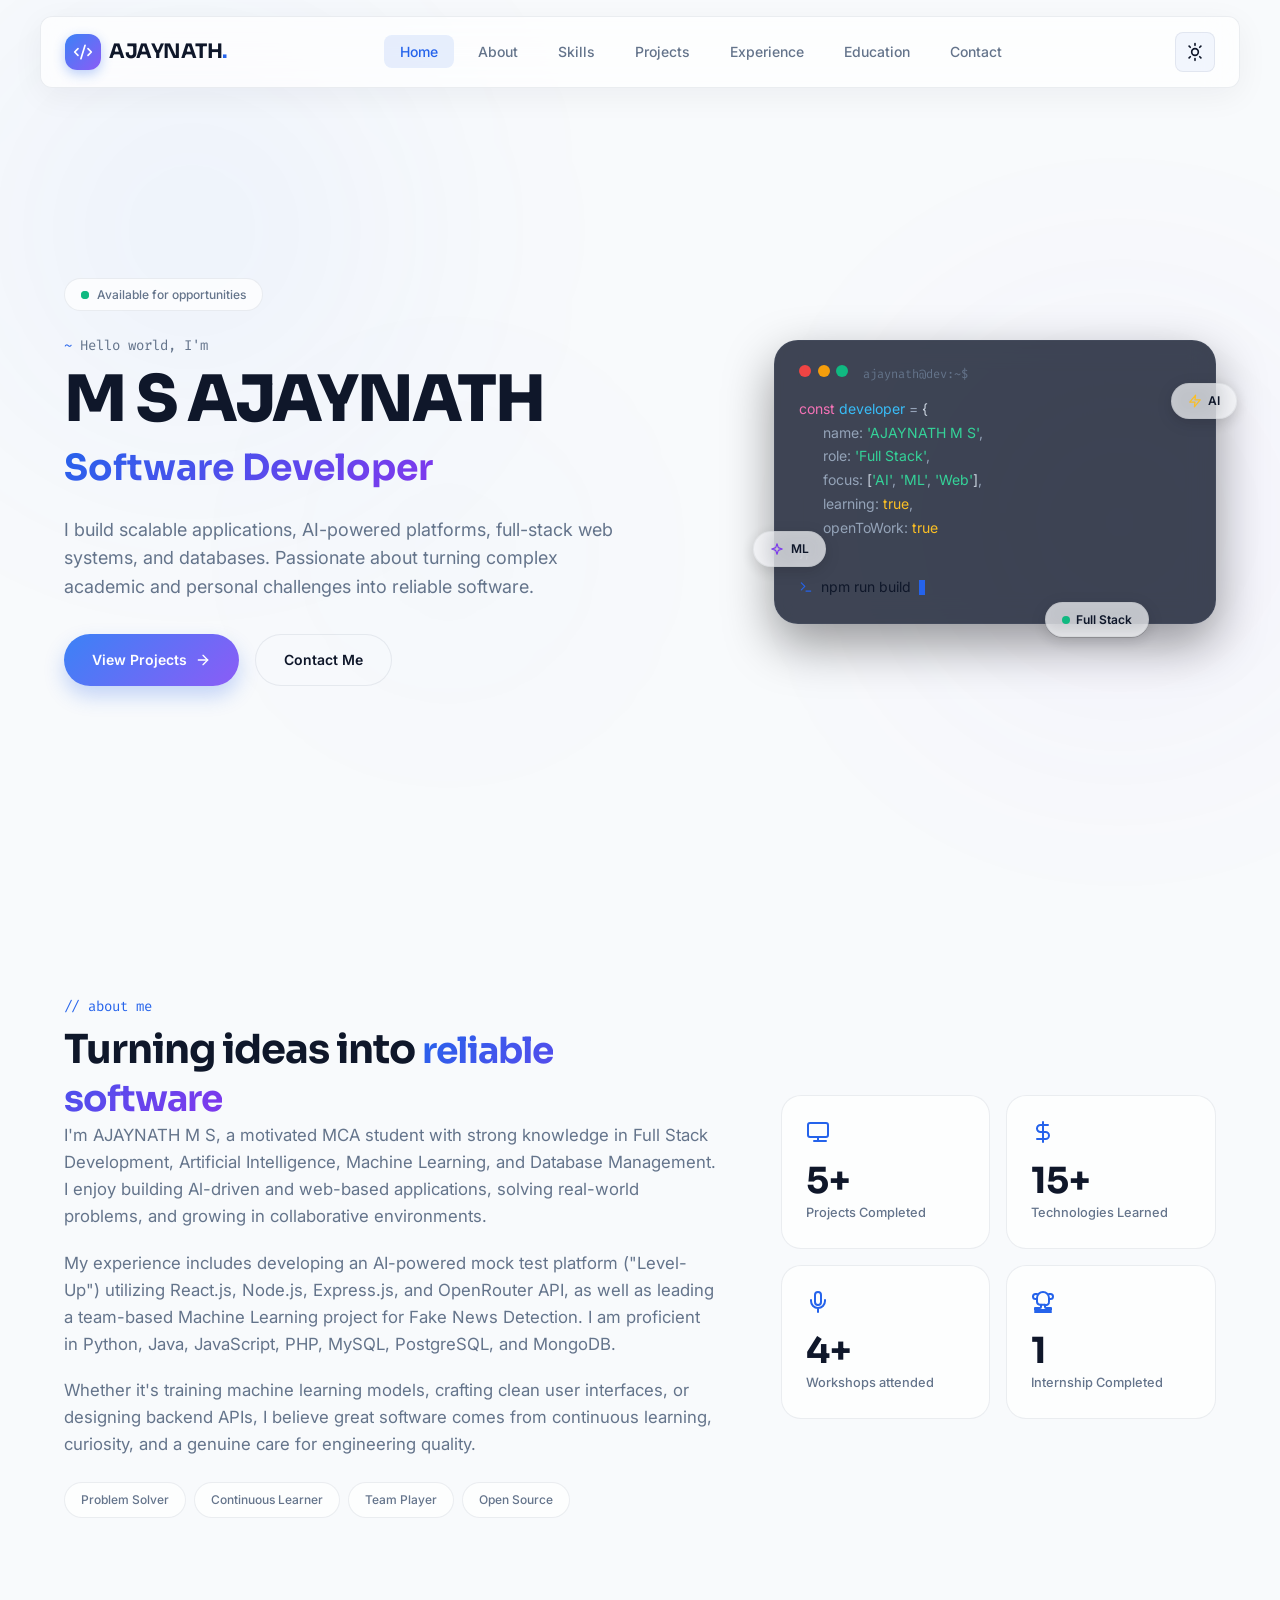
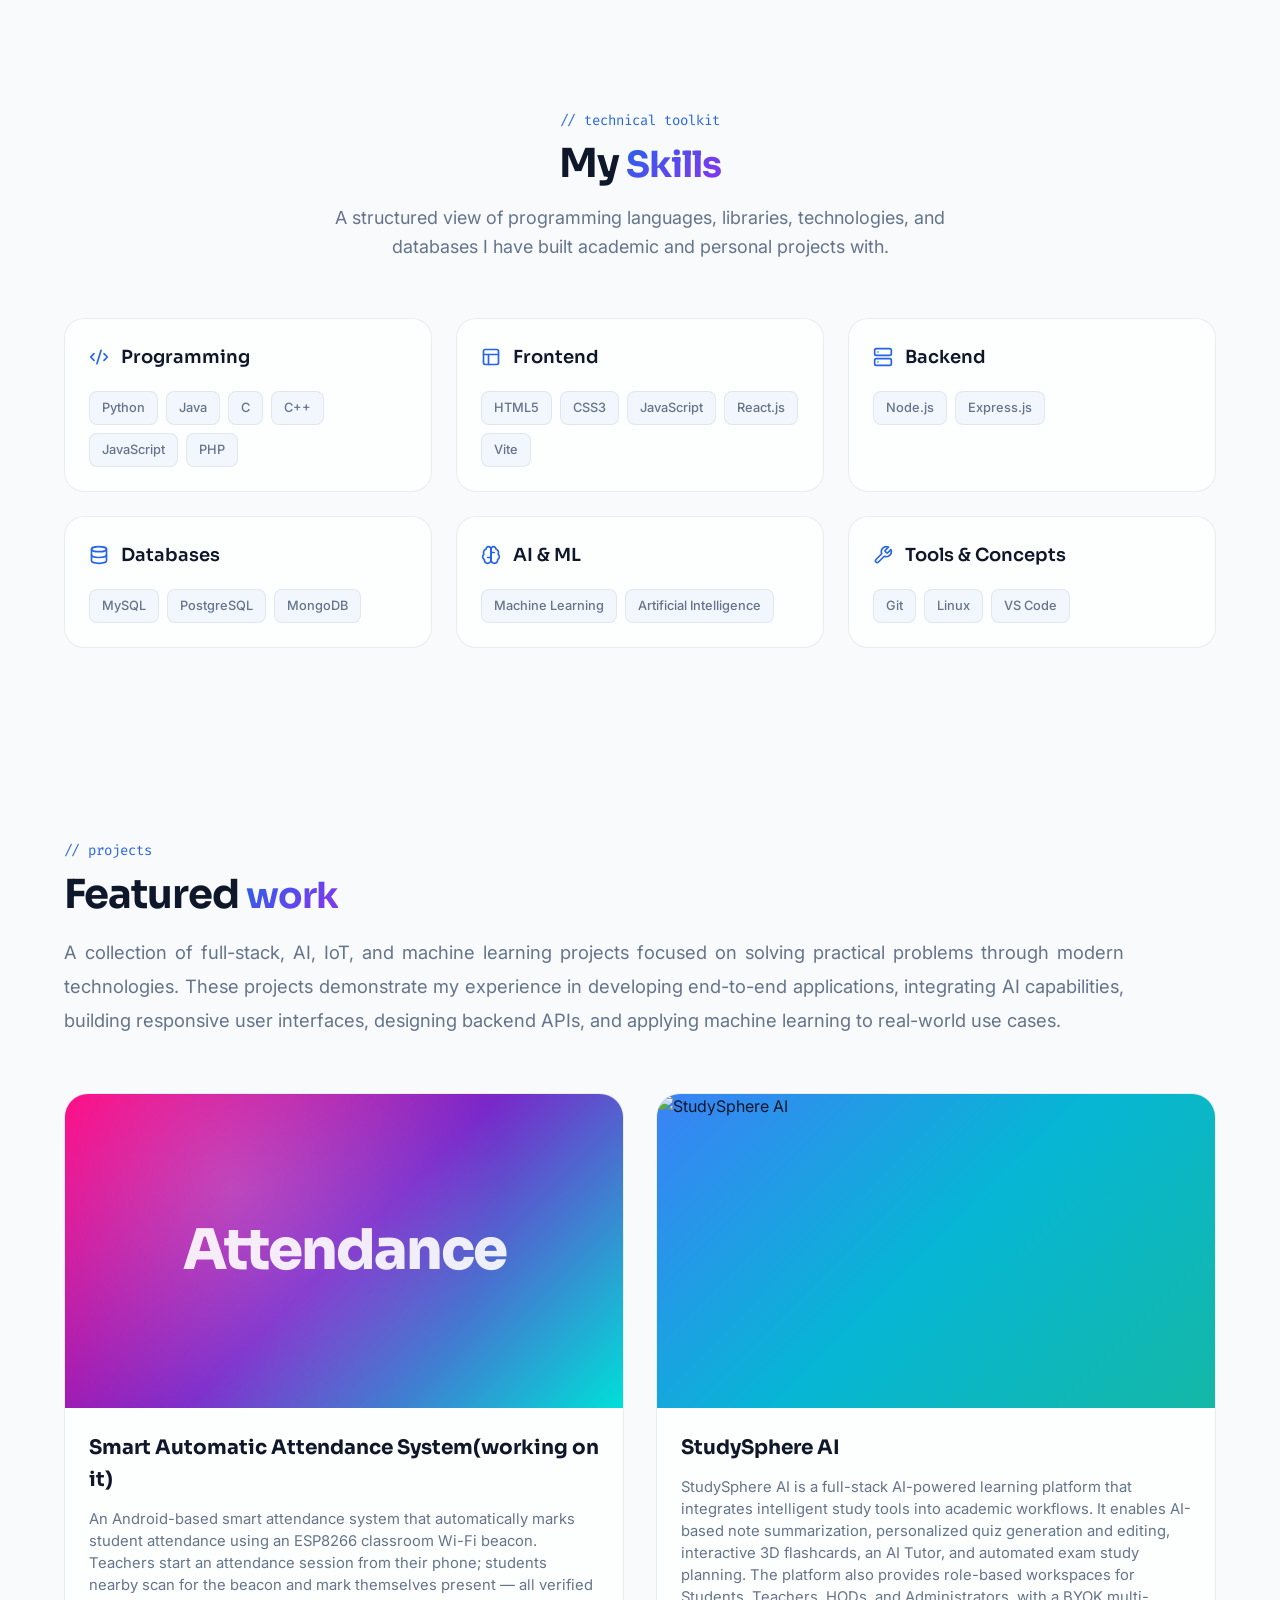
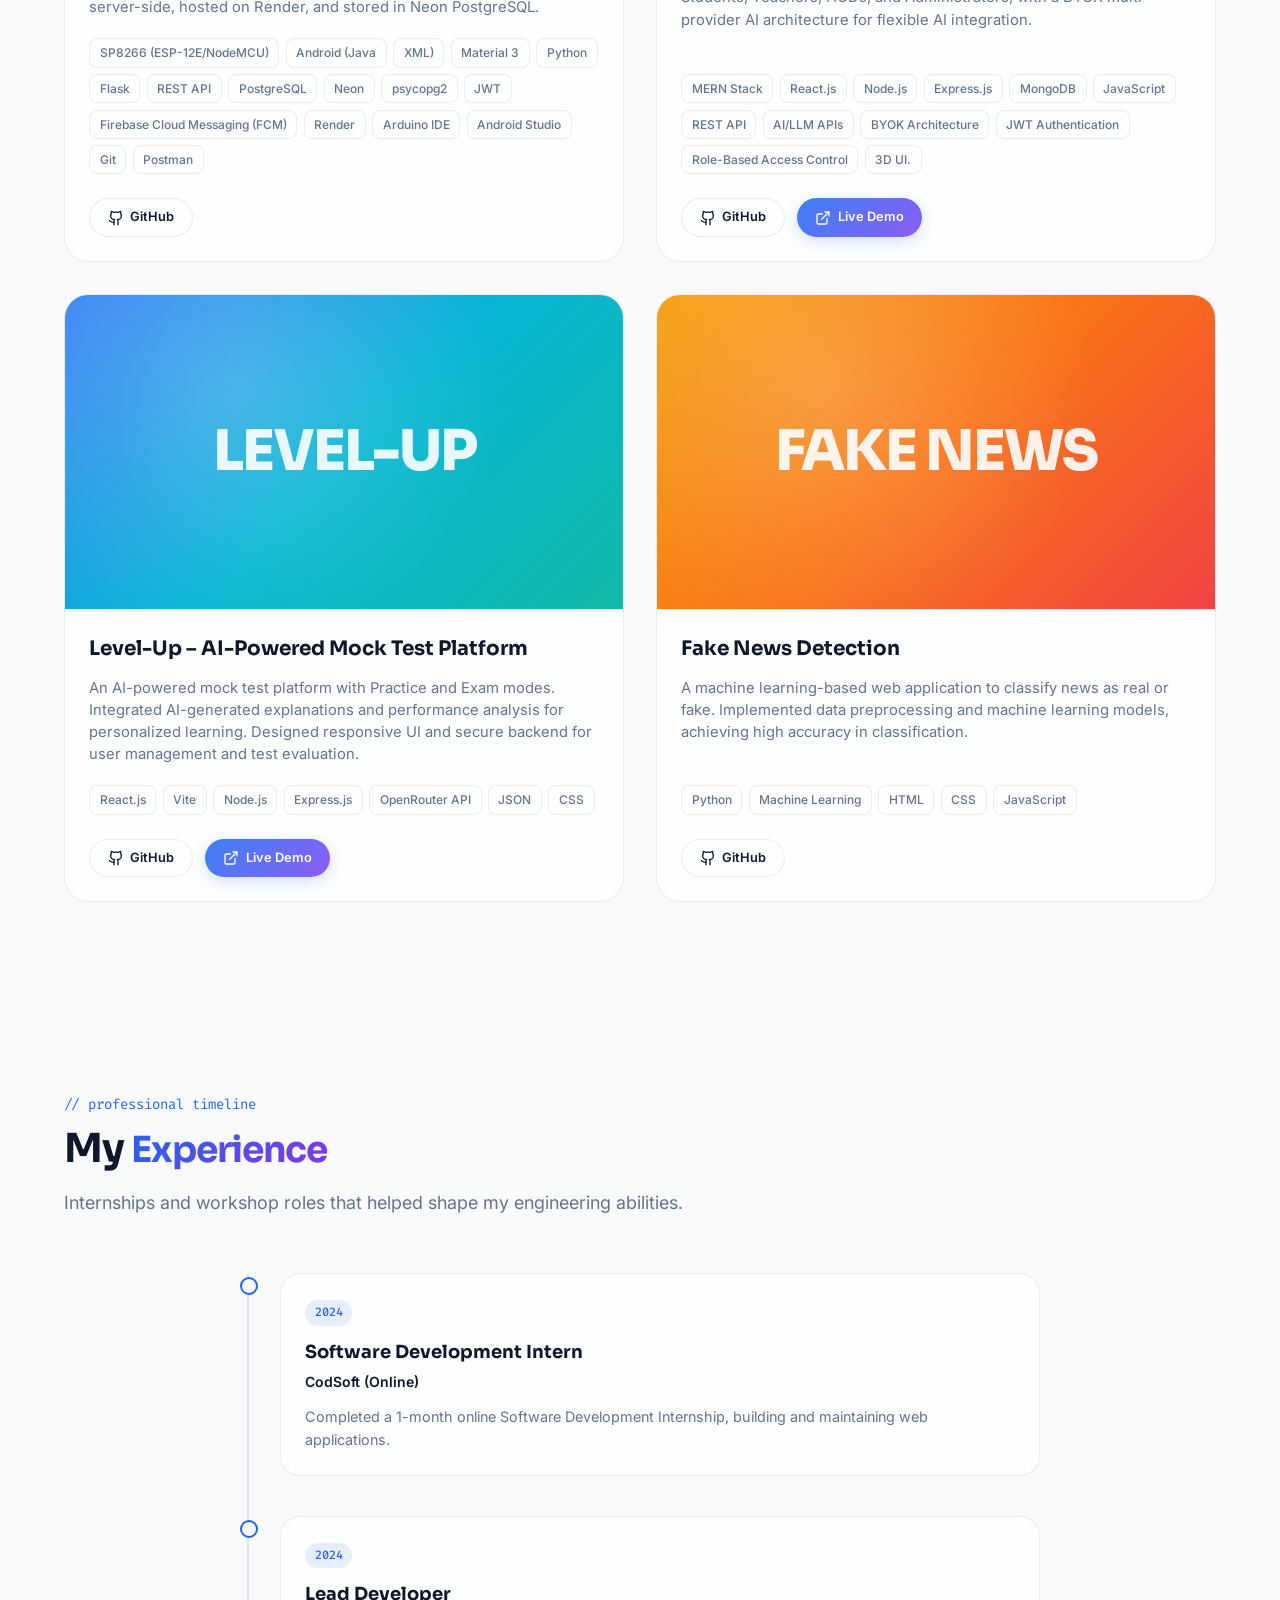
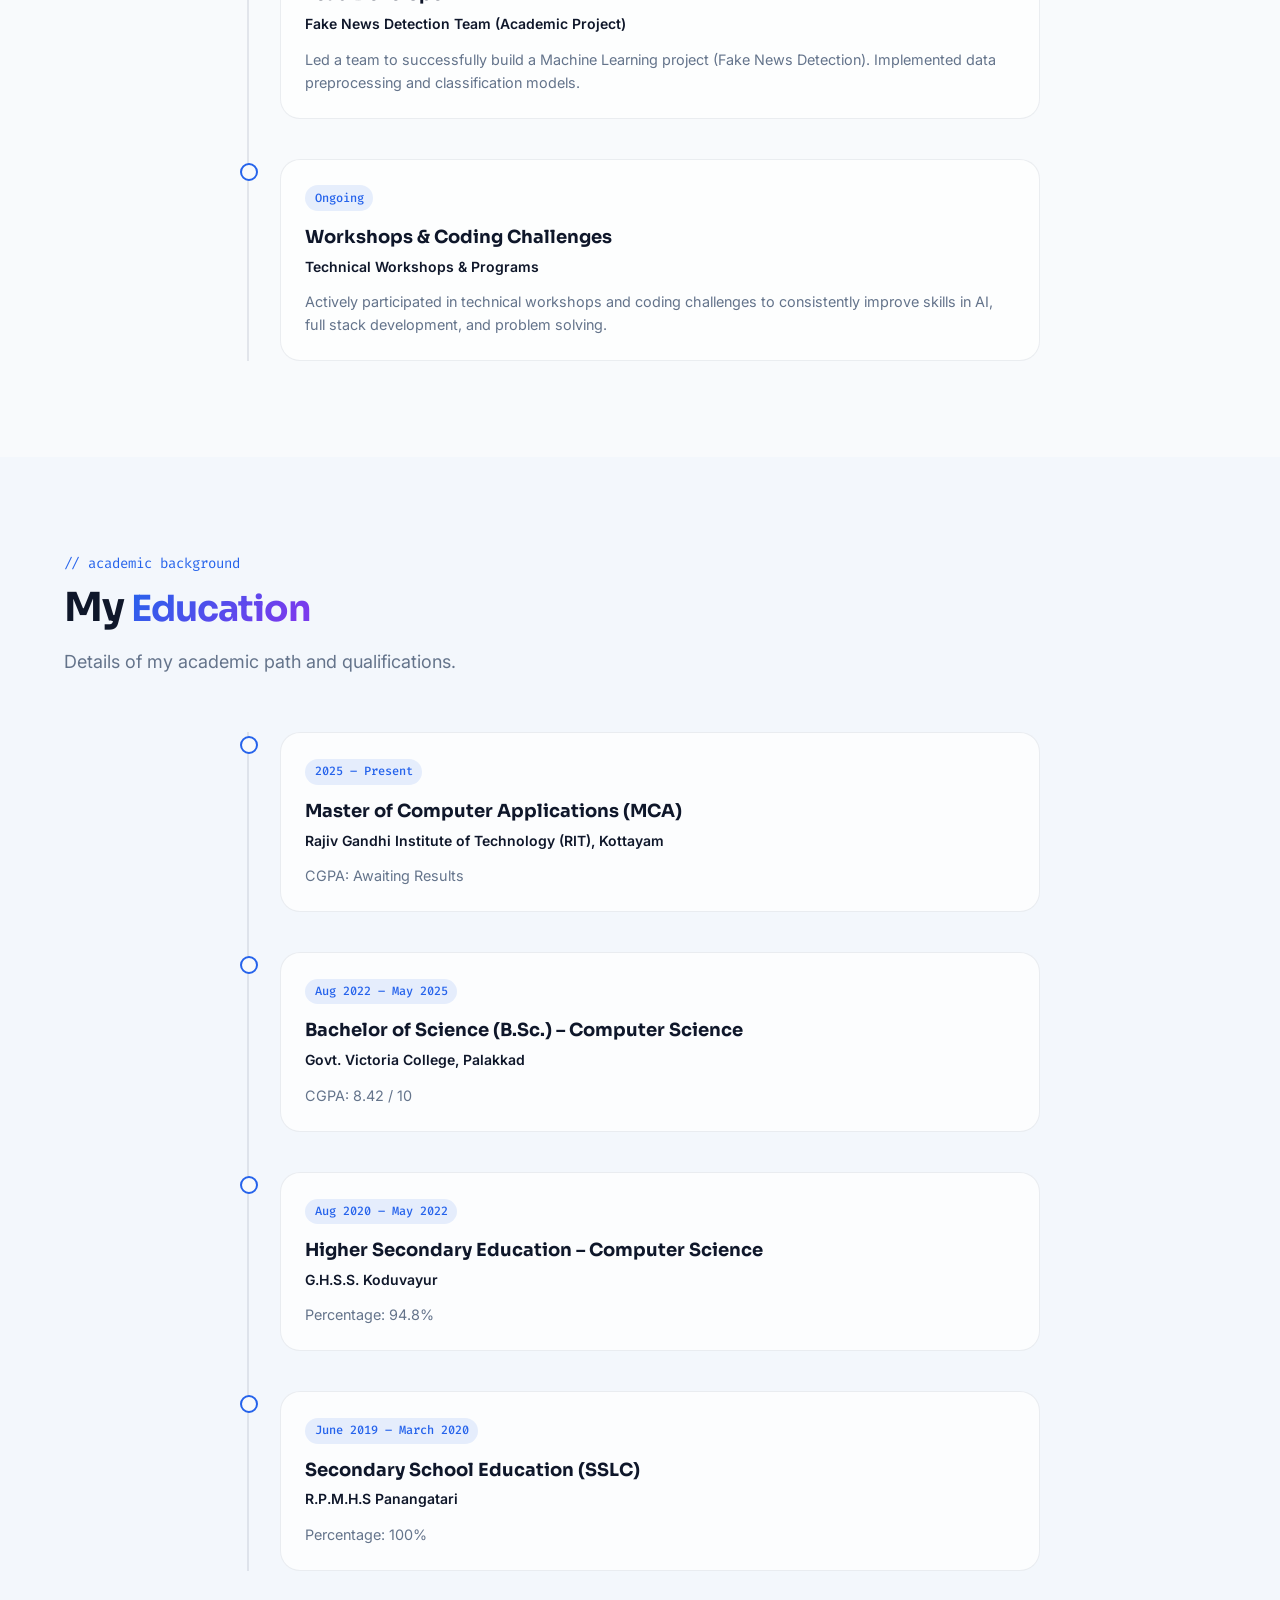
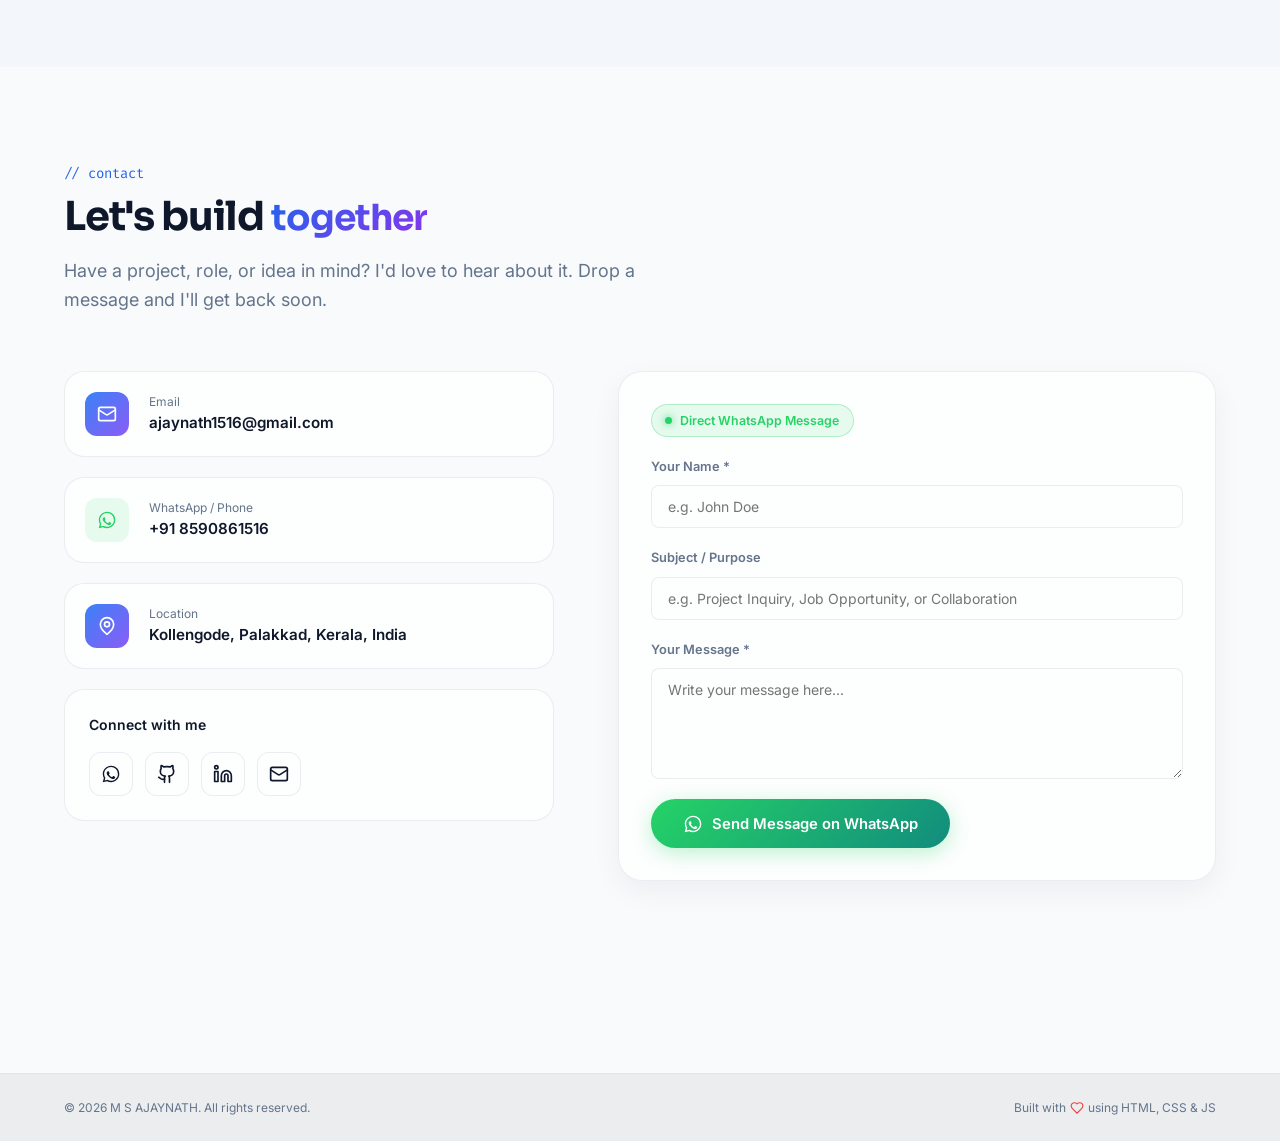
==== commit 62630fb0: "updated resume" ====
--- a/index.html
+++ b/index.html
@@ -2,635 +2,14 @@
 <html lang="en">
 <head>
   <meta charset="UTF-8">
+  <meta http-equiv="refresh" content="0; url=website/">
   <meta name="viewport" content="width=device-width, initial-scale=1.0">
-  <title>M S AJAYNATH — Software Developer | AI & Full-Stack Builder</title>
-  <meta name="description" content="Portfolio of M S AJAYNATH, an MCA student and full-stack developer specializing in AI, Machine Learning, and scalable web applications.">
-  <meta name="keywords" content="M S AJAYNATH, AJAYNATH M S, Software Developer, AI Developer, Full Stack, portfolio, MCA">
-  <link rel="preconnect" href="https://fonts.googleapis.com">
-  <link rel="preconnect" href="https://fonts.gstatic.com" crossorigin>
-  <link href="https://fonts.googleapis.com/css2?family=Inter:wght@300;400;500;600;700&family=Sora:wght@400;600;700;800&family=Fira+Code:wght@400;500&display=swap" rel="stylesheet">
-  <link rel="stylesheet" href="style.css">
+  <title>M S AJAYNATH — Portfolio</title>
+  <script>
+    window.location.replace('website/');
+  </script>
 </head>
-<body>
-
-  <!-- Background Mesh Glows -->
-  <div class="mesh-glow-1" aria-hidden="true"></div>
-  <div class="mesh-glow-2" aria-hidden="true"></div>
-  <div class="mesh-glow-3" aria-hidden="true"></div>
-
-  <!-- Header Section -->
-  <header class="navbar-container">
-    <div class="navbar-wrapper">
-      <a href="#home" class="logo-link" aria-label="AJAYNATH — home">
-        <span class="logo-icon">
-          <svg xmlns="http://www.w3.org/2000/svg" width="20" height="20" viewBox="0 0 24 24" fill="none" stroke="currentColor" stroke-width="2" stroke-linecap="round" stroke-linejoin="round"><path d="m18 16 4-4-4-4"/><path d="m6 8-4 4 4 4"/><path d="m14.5 4-5 16"/></svg>
-        </span>
-        <span class="logo-text">AJAYNATH<span class="dot">.</span></span>
-      </a>
-
-      <!-- Desktop Nav -->
-      <nav class="nav-desktop" aria-label="Primary navigation">
-        <ul class="nav-links">
-          <li><a href="#home" class="nav-link active">Home</a></li>
-          <li><a href="#about" class="nav-link">About</a></li>
-          <li><a href="#skills" class="nav-link">Skills</a></li>
-          <li><a href="#projects" class="nav-link">Projects</a></li>
-          <li><a href="#experience" class="nav-link">Experience</a></li>
-          <li><a href="#education" class="nav-link">Education</a></li>
-          <li><a href="#contact" class="nav-link">Contact</a></li>
-        </ul>
-      </nav>
-
-      <div class="navbar-actions">
-        <!-- Dark/Light Theme Toggle -->
-        <button id="theme-toggle" class="theme-btn" aria-label="Toggle theme">
-          <svg class="sun-icon" xmlns="http://www.w3.org/2000/svg" width="20" height="20" viewBox="0 0 24 24" fill="none" stroke="currentColor" stroke-width="2" stroke-linecap="round" stroke-linejoin="round"><circle cx="12" cy="12" r="4"/><path d="M12 2v2"/><path d="M12 20v2"/><path d="m4.93 4.93 1.41 1.41"/><path d="m17.66 17.66 1.41 1.41"/><path d="H2v2"/><path d="H20v2"/><path d="m6.34 17.66-1.41 1.41"/><path d="m19.07 4.93-1.41 1.41"/></svg>
-          <svg class="moon-icon" xmlns="http://www.w3.org/2000/svg" width="20" height="20" viewBox="0 0 24 24" fill="none" stroke="currentColor" stroke-width="2" stroke-linecap="round" stroke-linejoin="round"><path d="M12 3a6 6 0 0 0 9 9 9 9 0 1 1-9-9Z"/></svg>
-        </button>
-
-        <!-- Mobile Menu Toggle Button -->
-        <button id="menu-toggle" class="menu-btn" aria-label="Toggle navigation menu" aria-expanded="false">
-          <svg class="menu-open-icon" xmlns="http://www.w3.org/2000/svg" width="24" height="24" viewBox="0 0 24 24" fill="none" stroke="currentColor" stroke-width="2" stroke-linecap="round" stroke-linejoin="round"><line x1="4" x2="20" y1="12" y2="12"/><line x1="4" x2="20" y1="6" y2="6"/><line x1="4" x2="20" y1="18" y2="18"/></svg>
-          <svg class="menu-close-icon" xmlns="http://www.w3.org/2000/svg" width="24" height="24" viewBox="0 0 24 24" fill="none" stroke="currentColor" stroke-width="2" stroke-linecap="round" stroke-linejoin="round"><line x1="18" x2="6" y1="6" y2="18"/><line x1="6" x2="18" y1="6" y2="18"/></svg>
-        </button>
-      </div>
-    </div>
-
-    <!-- Mobile Nav -->
-    <nav class="nav-mobile" id="nav-mobile" aria-label="Mobile navigation">
-      <ul class="nav-mobile-links">
-        <li><a href="#home" class="nav-mobile-link">Home</a></li>
-        <li><a href="#about" class="nav-mobile-link">About</a></li>
-        <li><a href="#skills" class="nav-mobile-link">Skills</a></li>
-        <li><a href="#projects" class="nav-mobile-link">Projects</a></li>
-        <li><a href="#experience" class="nav-mobile-link">Experience</a></li>
-        <li><a href="#education" class="nav-mobile-link">Education</a></li>
-        <li><a href="#contact" class="nav-mobile-link">Contact</a></li>
-      </ul>
-    </nav>
-  </header>
-
-  <!-- Main Content Wrapper -->
-  <main class="main-content">
-
-    <!-- Hero Section -->
-    <section id="home" class="hero-section">
-      <div class="hero-container">
-        <!-- Hero Details -->
-        <div class="hero-details">
-          <div class="status-badge">
-            <span class="pulse-indicator">
-              <span class="pulse-ring"></span>
-              <span class="pulse-core"></span>
-            </span>
-            Available for opportunities
-          </div>
-          <p class="hero-intro"><span class="tilde">~</span> Hello world, I'm</p>
-          <h1 class="hero-title">M S AJAYNATH</h1>
-          <div class="headline-container">
-            <span id="rotating-headline" class="gradient-text font-display">Software Developer</span>
-          </div>
-          <p class="hero-description text-balance">
-            I build scalable applications, AI-powered platforms, full-stack web systems, and databases. Passionate about turning complex academic and personal challenges into reliable software.
-          </p>
-          <div class="hero-actions">
-            <a href="#projects" class="btn-gradient">
-              View Projects
-              <svg xmlns="http://www.w3.org/2000/svg" width="16" height="16" viewBox="0 0 24 24" fill="none" stroke="currentColor" stroke-width="2" stroke-linecap="round" stroke-linejoin="round"><path d="M5 12h14"/><path d="m12 5 7 7-7 7"/></svg>
-            </a>
-            <a href="#contact" class="btn-glass">
-              Contact Me
-            </a>
-          </div>
-        </div>
-
-        <!-- Hero Terminal Graphic -->
-        <div class="hero-terminal">
-          <div class="terminal-card">
-            <div class="terminal-header">
-              <span class="btn-red"></span>
-              <span class="btn-amber"></span>
-              <span class="btn-green"></span>
-              <span class="terminal-title">ajaynath@dev:~$</span>
-            </div>
-            <div class="terminal-body font-mono">
-              <div class="line"><span class="keyword">const</span> <span class="variable">developer</span> = <span class="punctuation">{</span></div>
-              <div class="line indent">name: <span class="string">'AJAYNATH M S'</span>,</div>
-              <div class="line indent">role: <span class="string">'Full Stack'</span>,</div>
-              <div class="line indent">focus: <span class="punctuation">[</span><span class="string">'AI'</span>, <span class="string">'ML'</span>, <span class="string">'Web'</span><span class="punctuation">]</span>,</div>
-              <div class="line indent">learning: <span class="boolean">true</span>,</div>
-              <div class="line indent">openToWork: <span class="boolean">true</span></div>
-              <div class="line"><span class="punctuation">}</span>;</div>
-              <div class="prompt-line">
-                <svg class="terminal-prompt-icon" xmlns="http://www.w3.org/2000/svg" width="14" height="14" viewBox="0 0 24 24" fill="none" stroke="currentColor" stroke-width="2" stroke-linecap="round" stroke-linejoin="round"><polyline points="4 17 10 11 4 5"/><line x1="12" x2="20" y1="19" y2="19"/></svg>
-                <span class="prompt-text">npm run build</span>
-                <span class="cursor"></span>
-              </div>
-            </div>
-            <!-- Floating Tech Badges -->
-            <div class="badge badge-ai floating-1">
-              <svg xmlns="http://www.w3.org/2000/svg" width="14" height="14" viewBox="0 0 24 24" fill="none" stroke="currentColor" stroke-width="2" stroke-linecap="round" stroke-linejoin="round"><polygon points="13 2 3 14 12 14 11 22 21 10 12 10 13 2"/></svg>
-              AI
-            </div>
-            <div class="badge badge-ml floating-2">
-              <svg xmlns="http://www.w3.org/2000/svg" width="14" height="14" viewBox="0 0 24 24" fill="none" stroke="currentColor" stroke-width="2" stroke-linecap="round" stroke-linejoin="round"><path d="m12 3-1.912 5.813a2 2 0 0 1-1.275 1.275L3 12l5.813 1.912a2 2 0 0 1 1.275 1.275L12 21l1.912-5.813a2 2 0 0 1 1.275-1.275L21 12l-5.813-1.912a2 2 0 0 1-1.275-1.275L12 3Z"/></svg>
-              ML
-            </div>
-            <div class="badge badge-fs floating-3">
-              <span class="status-dot"></span>
-              Full Stack
-            </div>
-          </div>
-        </div>
-      </div>
-    </section>
-
-    <!-- About Section -->
-    <section id="about" class="about-section">
-      <div class="section-container">
-        <div class="about-grid">
-          <!-- Text details -->
-          <div class="about-text-content">
-            <p class="section-subtitle">// about me</p>
-            <h2 class="section-title">
-              Turning ideas into <span class="gradient-text">reliable software</span>
-            </h2>
-            <div class="about-description">
-              <p>I'm <strong class="highlight">AJAYNATH M S</strong>, a motivated MCA student with strong knowledge in Full Stack Development, Artificial Intelligence, Machine Learning, and Database Management. I enjoy building Al-driven and web-based applications, solving real-world problems, and growing in collaborative environments.</p>
-              <p>My experience includes developing an AI-powered mock test platform ("Level-Up") utilizing React.js, Node.js, Express.js, and OpenRouter API, as well as leading a team-based Machine Learning project for Fake News Detection. I am proficient in Python, Java, JavaScript, PHP, MySQL, PostgreSQL, and MongoDB.</p>
-              <p>Whether it's training machine learning models, crafting clean user interfaces, or designing backend APIs, I believe great software comes from continuous learning, curiosity, and a genuine care for engineering quality.</p>
-            </div>
-            <div class="tag-container">
-              <span class="skill-tag">Problem Solver</span>
-              <span class="skill-tag">Continuous Learner</span>
-              <span class="skill-tag">Team Player</span>
-              <span class="skill-tag">Open Source</span>
-            </div>
-          </div>
-
-          <!-- Stats Grid -->
-          <div class="about-stats-content">
-            <div class="stats-grid">
-              <div class="stat-card">
-                <div class="stat-glow"></div>
-                <svg class="stat-icon" xmlns="http://www.w3.org/2000/svg" width="24" height="24" viewBox="0 0 24 24" fill="none" stroke="currentColor" stroke-width="2" stroke-linecap="round" stroke-linejoin="round"><rect width="20" height="14" x="2" y="3" rx="2"/><line x1="8" x2="20" y1="21" y2="21"/><line x1="12" x2="12" y1="17" y2="21"/></svg>
-                <div class="stat-value" data-value="5">5+</div>
-                <p class="stat-label">Projects Completed</p>
-              </div>
-              <div class="stat-card">
-                <div class="stat-glow"></div>
-                <svg class="stat-icon" xmlns="http://www.w3.org/2000/svg" width="24" height="24" viewBox="0 0 24 24" fill="none" stroke="currentColor" stroke-width="2" stroke-linecap="round" stroke-linejoin="round"><path d="M12 2v20"/><path d="M17 5H9.5a3.5 3.5 0 0 0 0 7h5a3.5 3.5 0 0 1 0 7H6"/></svg>
-                <div class="stat-value" data-value="15">15+</div>
-                <p class="stat-label">Technologies Learned</p>
-              </div>
-              <div class="stat-card">
-                <div class="stat-glow"></div>
-                <svg class="stat-icon" xmlns="http://www.w3.org/2000/svg" width="24" height="24" viewBox="0 0 24 24" fill="none" stroke="currentColor" stroke-width="2" stroke-linecap="round" stroke-linejoin="round"><path d="M12 2a3 3 0 0 0-3 3v7a3 3 0 0 0 6 0V5a3 3 0 0 0-3-3Z"/><path d="M19 10v1a7 7 0 0 1-14 0v-1"/><line x1="12" x2="12" y1="19" y2="22"/></svg>
-                <div class="stat-value" data-value="4">4+</div>
-                <p class="stat-label">Workshops attended</p>
-              </div>
-              <div class="stat-card">
-                <div class="stat-glow"></div>
-                <svg class="stat-icon" xmlns="http://www.w3.org/2000/svg" width="24" height="24" viewBox="0 0 24 24" fill="none" stroke="currentColor" stroke-width="2" stroke-linecap="round" stroke-linejoin="round"><path d="M6 9H4.5a2.5 2.5 0 0 1 0-5H6"/><path d="M18 9h1.5a2.5 2.5 0 0 0 0-5H18"/><path d="M4 22h16"/><path d="M10 14.66V17c0 .55-.45 1-1 1H4v2h16v-2h-5c-.55 0-1-.45-1-1v-2.34"/><path d="M12 2a6 6 0 0 0-6 6v3.5c0 1.63 1.25 2.97 2.83 3.14l2.17.22 2.17-.22A3.17 3.17 0 0 0 18 11.5V8a6 6 0 0 0-6-6z"/></svg>
-                <div class="stat-value" data-value="1">1</div>
-                <p class="stat-label">Internship Completed</p>
-              </div>
-            </div>
-          </div>
-        </div>
-      </div>
-    </section>
-
-    <!-- Skills Section -->
-    <section id="skills" class="skills-section">
-      <div class="section-container">
-        <div class="section-header-centered">
-          <p class="section-subtitle">// technical toolkit</p>
-          <h2 class="section-title">My <span class="gradient-text">Skills</span></h2>
-          <p class="section-desc">A structured view of programming languages, libraries, technologies, and databases I have built academic and personal projects with.</p>
-        </div>
-
-        <div class="skills-grid">
-          <!-- Programming -->
-          <div class="skill-card">
-            <div class="skill-title-wrapper">
-              <svg class="skill-title-icon" xmlns="http://www.w3.org/2000/svg" width="20" height="20" viewBox="0 0 24 24" fill="none" stroke="currentColor" stroke-width="2" stroke-linecap="round" stroke-linejoin="round"><path d="m18 16 4-4-4-4"/><path d="m6 8-4 4 4 4"/><path d="m14.5 4-5 16"/></svg>
-              <h3>Programming</h3>
-            </div>
-            <ul class="skill-list">
-              <li>Python</li>
-              <li>Java</li>
-              <li>C</li>
-              <li>C++</li>
-              <li>JavaScript</li>
-              <li>PHP</li>
-            </ul>
-          </div>
-
-          <!-- Frontend -->
-          <div class="skill-card">
-            <div class="skill-title-wrapper">
-              <svg class="skill-title-icon" xmlns="http://www.w3.org/2000/svg" width="20" height="20" viewBox="0 0 24 24" fill="none" stroke="currentColor" stroke-width="2" stroke-linecap="round" stroke-linejoin="round"><rect width="18" height="18" x="3" y="3" rx="2"/><path d="M3 9h18"/><path d="M9 21V9"/></svg>
-              <h3>Frontend</h3>
-            </div>
-            <ul class="skill-list">
-              <li>HTML5</li>
-              <li>CSS3</li>
-              <li>JavaScript</li>
-              <li>React.js</li>
-              <li>Vite</li>
-            </ul>
-          </div>
-
-          <!-- Backend -->
-          <div class="skill-card">
-            <div class="skill-title-wrapper">
-              <svg class="skill-title-icon" xmlns="http://www.w3.org/2000/svg" width="20" height="20" viewBox="0 0 24 24" fill="none" stroke="currentColor" stroke-width="2" stroke-linecap="round" stroke-linejoin="round"><rect width="20" height="8" x="2" y="2" rx="2" ry="2"/><rect width="20" height="8" x="2" y="14" rx="2" ry="2"/><line x1="6" x2="6.01" y1="6" y2="6"/><line x1="6" x2="6.01" y1="18" y2="18"/></svg>
-              <h3>Backend</h3>
-            </div>
-            <ul class="skill-list">
-              <li>Node.js</li>
-              <li>Express.js</li>
-            </ul>
-          </div>
-
-          <!-- Databases -->
-          <div class="skill-card">
-            <div class="skill-title-wrapper">
-              <svg class="skill-title-icon" xmlns="http://www.w3.org/2000/svg" width="20" height="20" viewBox="0 0 24 24" fill="none" stroke="currentColor" stroke-width="2" stroke-linecap="round" stroke-linejoin="round"><ellipse cx="12" cy="5" rx="9" ry="3"/><path d="M3 5v14c0 1.66 4 3 9 3s9-1.34 9-3V5"/><path d="M3 12c0 1.66 4 3 9 3s9-1.34 9-3"/></svg>
-              <h3>Databases</h3>
-            </div>
-            <ul class="skill-list">
-              <li>MySQL</li>
-              <li>PostgreSQL</li>
-              <li>MongoDB</li>
-            </ul>
-          </div>
-
-          <!-- AI & Machine Learning -->
-          <div class="skill-card">
-            <div class="skill-title-wrapper">
-              <svg class="skill-title-icon" xmlns="http://www.w3.org/2000/svg" width="20" height="20" viewBox="0 0 24 24" fill="none" stroke="currentColor" stroke-width="2" stroke-linecap="round" stroke-linejoin="round"><path d="M12 5a3 3 0 1 0-5.997.125 4 4 0 0 0-2.526 5.77 4 4 0 0 0 .556 6.588A4 4 0 1 0 12 18Z"/><path d="M12 5a3 3 0 1 1 5.997.125 4 4 0 0 1 2.526 5.77 4 4 0 0 1-.556 6.588A4 4 0 1 1 12 18Z"/><path d="M12 5v14"/><path d="M12 9h4"/><path d="M12 15H8"/></svg>
-              <h3>AI & ML</h3>
-            </div>
-            <ul class="skill-list">
-              <li>Machine Learning</li>
-              <li>Artificial Intelligence</li>
-            </ul>
-          </div>
-
-          <!-- Tools & Concepts -->
-          <div class="skill-card">
-            <div class="skill-title-wrapper">
-              <svg class="skill-title-icon" xmlns="http://www.w3.org/2000/svg" width="20" height="20" viewBox="0 0 24 24" fill="none" stroke="currentColor" stroke-width="2" stroke-linecap="round" stroke-linejoin="round"><path d="M14.7 6.3a1 1 0 0 0 0 1.4l1.6 1.6a1 1 0 0 0 1.4 0l3.77-3.77a6 6 0 0 1-7.94 7.94l-6.91 6.91a2.12 2.12 0 0 1-3-3l6.91-6.91a6 6 0 0 1 7.94-7.94l-3.76 3.76z"/></svg>
-              <h3>Tools & Concepts</h3>
-            </div>
-            <ul class="skill-list">
-              <li>Git</li>
-              <li>Linux</li>
-              <li>VS Code</li>
-            </ul>
-          </div>
-        </div>
-      </div>
-    </section>
-
-    <!-- Projects Section -->
-    <section id="projects" class="projects-section">
-      <div class="section-container">
-        <div class="section-header">
-          <p class="section-subtitle">// projects</p>
-          <h2 class="section-title">Featured <span class="gradient-text">work</span></h2>
-          <p class="section-desc">A selection of projects spanning AI, mock test platforms, and machine learning models that solve real-world problems.</p>
-        </div>
-
-        <div class="projects-grid">
-          <!-- Project 1: LevelUp -->
-          <article class="project-card">
-            <div class="project-banner gradient-blue">
-              <div class="banner-overlay"></div>
-              <span class="banner-title">LEVEL-UP</span>
-            </div>
-            <div class="project-content">
-              <h3>Level-Up – AI-Powered Mock Test Platform</h3>
-              <p>An AI-powered mock test platform with Practice and Exam modes. Integrated AI-generated explanations and performance analysis for personalized learning. Designed responsive UI and secure backend for user management and test evaluation.</p>
-              <ul class="project-tech-tags">
-                <li>React.js</li>
-                <li>Vite</li>
-                <li>Node.js</li>
-                <li>Express.js</li>
-                <li>OpenRouter API</li>
-                <li>JSON</li>
-                <li>CSS</li>
-              </ul>
-              <div class="project-links">
-                <a href="https://github.com/A-J-A-Y-nath/LevelUp" target="_blank" rel="noopener noreferrer" class="link-github">
-                  <svg xmlns="http://www.w3.org/2000/svg" width="16" height="16" viewBox="0 0 24 24" fill="none" stroke="currentColor" stroke-width="2" stroke-linecap="round" stroke-linejoin="round"><path d="M15 22v-4a4.8 4.8 0 0 0-1-3.5c3 0 6-2 6-5.5.08-1.25-.27-2.48-1-3.5.28-1.15.28-2.35 0-3.5 0 0-1 0-3 1.5-2.64-.5-5.36-.5-8 0C6 2 5 2 5 2c-.3 1.15-.3 2.35 0 3.5A5.403 5.403 0 0 0 4 9c0 3.5 3 5.5 6 5.5-.39.49-.68 1.05-.85 1.65-.17.6-.22 1.23-.15 1.85v4"/><path d="M9 18c-4.51 2-5-2-7-2"/></svg>
-                  GitHub
-                </a>
-                <a href="https://level-up-three-inky.vercel.app" target="_blank" rel="noopener noreferrer" class="link-demo">
-                  <svg xmlns="http://www.w3.org/2000/svg" width="16" height="16" viewBox="0 0 24 24" fill="none" stroke="currentColor" stroke-width="2" stroke-linecap="round" stroke-linejoin="round"><path d="M15 3h6v6"/><path d="M10 14 21 3"/><path d="M18 13v6a2 2 0 0 1-2 2H5a2 2 0 0 1-2-2V8a2 2 0 0 1 2-2h6"/></svg>
-                  Live Demo
-                </a>
-              </div>
-            </div>
-            <svg class="card-arrow-icon" xmlns="http://www.w3.org/2000/svg" width="20" height="20" viewBox="0 0 24 24" fill="none" stroke="currentColor" stroke-width="2" stroke-linecap="round" stroke-linejoin="round"><path d="M7 7h10v10"/><path d="M7 17 17 7"/></svg>
-          </article>
-
-          <!-- Project 2: Fake News Detection -->
-          <article class="project-card">
-            <div class="project-banner gradient-orange">
-              <div class="banner-overlay"></div>
-              <span class="banner-title">FAKE NEWS</span>
-            </div>
-            <div class="project-content">
-              <h3>Fake News Detection</h3>
-              <p>A machine learning-based web application to classify news as real or fake. Implemented data preprocessing and machine learning models, achieving high accuracy in classification.</p>
-              <ul class="project-tech-tags">
-                <li>Python</li>
-                <li>Machine Learning</li>
-                <li>HTML</li>
-                <li>CSS</li>
-                <li>JavaScript</li>
-              </ul>
-              <div class="project-links">
-                <a href="https://github.com/A-J-A-Y-nath/Fake-News-Detection" target="_blank" rel="noopener noreferrer" class="link-github">
-                  <svg xmlns="http://www.w3.org/2000/svg" width="16" height="16" viewBox="0 0 24 24" fill="none" stroke="currentColor" stroke-width="2" stroke-linecap="round" stroke-linejoin="round"><path d="M15 22v-4a4.8 4.8 0 0 0-1-3.5c3 0 6-2 6-5.5.08-1.25-.27-2.48-1-3.5.28-1.15.28-2.35 0-3.5 0 0-1 0-3 1.5-2.64-.5-5.36-.5-8 0C6 2 5 2 5 2c-.3 1.15-.3 2.35 0 3.5A5.403 5.403 0 0 0 4 9c0 3.5 3 5.5 6 5.5-.39.49-.68 1.05-.85 1.65-.17.6-.22 1.23-.15 1.85v4"/><path d="M9 18c-4.51 2-5-2-7-2"/></svg>
-                  GitHub
-                </a>
-              </div>
-            </div>
-            <svg class="card-arrow-icon" xmlns="http://www.w3.org/2000/svg" width="20" height="20" viewBox="0 0 24 24" fill="none" stroke="currentColor" stroke-width="2" stroke-linecap="round" stroke-linejoin="round"><path d="M7 7h10v10"/><path d="M7 17 17 7"/></svg>
-          </article>
-        </div>
-      </div>
-    </section>
-
-    <!-- Experience Section -->
-    <section id="experience" class="timeline-section">
-      <div class="section-container">
-        <div class="section-header">
-          <p class="section-subtitle">// professional timeline</p>
-          <h2 class="section-title">My <span class="gradient-text">Experience</span></h2>
-          <p class="section-desc">Internships and workshop roles that helped shape my engineering abilities.</p>
-        </div>
-
-        <div class="timeline-wrapper">
-          <div class="timeline-line"></div>
-          
-          <!-- Timeline Item 1 -->
-          <div class="timeline-item">
-            <div class="timeline-marker">
-              <svg xmlns="http://www.w3.org/2000/svg" width="16" height="16" viewBox="0 0 24 24" fill="none" stroke="currentColor" stroke-width="2" stroke-linecap="round" stroke-linejoin="round"><rect width="20" height="14" x="2" y="7" rx="2" ry="2"/><path d="M16 21V5a2 2 0 0 0-2-2h-4a2 2 0 0 0-2 2v16"/></svg>
-            </div>
-            <div class="timeline-card">
-              <span class="timeline-period">2024</span>
-              <h3>Software Development Intern</h3>
-              <p class="timeline-org">CodSoft (Online)</p>
-              <p class="timeline-description">Completed a 1-month online Software Development Internship, building and maintaining web applications.</p>
-            </div>
-          </div>
-
-          <!-- Timeline Item 2 -->
-          <div class="timeline-item">
-            <div class="timeline-marker">
-              <svg xmlns="http://www.w3.org/2000/svg" width="16" height="16" viewBox="0 0 24 24" fill="none" stroke="currentColor" stroke-width="2" stroke-linecap="round" stroke-linejoin="round"><rect width="20" height="14" x="2" y="7" rx="2" ry="2"/><path d="M16 21V5a2 2 0 0 0-2-2h-4a2 2 0 0 0-2 2v16"/></svg>
-            </div>
-            <div class="timeline-card">
-              <span class="timeline-period">2024</span>
-              <h3>Lead Developer</h3>
-              <p class="timeline-org">Fake News Detection Team (Academic Project)</p>
-              <p class="timeline-description">Led a team to successfully build a Machine Learning project (Fake News Detection). Implemented data preprocessing and classification models.</p>
-            </div>
-          </div>
-
-          <!-- Timeline Item 3 -->
-          <div class="timeline-item">
-            <div class="timeline-marker">
-              <svg xmlns="http://www.w3.org/2000/svg" width="16" height="16" viewBox="0 0 24 24" fill="none" stroke="currentColor" stroke-width="2" stroke-linecap="round" stroke-linejoin="round"><polygon points="12 2 2 7 12 12 22 7 12 2"/><polyline points="2 17 12 22 22 17"/><polyline points="2 12 12 17 22 12"/></svg>
-            </div>
-            <div class="timeline-card">
-              <span class="timeline-period">Ongoing</span>
-              <h3>Workshops & Coding Challenges</h3>
-              <p class="timeline-org">Technical Workshops & Programs</p>
-              <p class="timeline-description">Actively participated in technical workshops and coding challenges to consistently improve skills in AI, full stack development, and problem solving.</p>
-            </div>
-          </div>
-        </div>
-      </div>
-    </section>
-
-    <!-- Education Section -->
-    <section id="education" class="timeline-section bg-alt-tint">
-      <div class="section-container">
-        <div class="section-header">
-          <p class="section-subtitle">// academic background</p>
-          <h2 class="section-title">My <span class="gradient-text">Education</span></h2>
-          <p class="section-desc">Details of my academic path and qualifications.</p>
-        </div>
-
-        <div class="timeline-wrapper">
-          <div class="timeline-line"></div>
-
-          <!-- Edu Item 1 -->
-          <div class="timeline-item">
-            <div class="timeline-marker">
-              <svg xmlns="http://www.w3.org/2000/svg" width="16" height="16" viewBox="0 0 24 24" fill="none" stroke="currentColor" stroke-width="2" stroke-linecap="round" stroke-linejoin="round"><path d="M22 10v6M2 10l10-5 10 5-10 5z"/><path d="M6 12v5c0 2 2 3 6 3s6-1 6-3v-5"/></svg>
-            </div>
-            <div class="timeline-card">
-              <span class="timeline-period">2025 – Present</span>
-              <h3>Master of Computer Applications (MCA)</h3>
-              <p class="timeline-org">Rajiv Gandhi Institute of Technology (RIT), Kottayam</p>
-              <p class="timeline-description font-mono">CGPA: Awaiting Results</p>
-            </div>
-          </div>
-
-          <!-- Edu Item 2 -->
-          <div class="timeline-item">
-            <div class="timeline-marker">
-              <svg xmlns="http://www.w3.org/2000/svg" width="16" height="16" viewBox="0 0 24 24" fill="none" stroke="currentColor" stroke-width="2" stroke-linecap="round" stroke-linejoin="round"><path d="M22 10v6M2 10l10-5 10 5-10 5z"/><path d="M6 12v5c0 2 2 3 6 3s6-1 6-3v-5"/></svg>
-            </div>
-            <div class="timeline-card">
-              <span class="timeline-period">Aug 2022 – May 2025</span>
-              <h3>Bachelor of Science (B.Sc.) – Computer Science</h3>
-              <p class="timeline-org">Govt. Victoria College, Palakkad</p>
-              <p class="timeline-description font-mono">CGPA: 8.42 / 10</p>
-            </div>
-          </div>
-
-          <!-- Edu Item 3 -->
-          <div class="timeline-item">
-            <div class="timeline-marker">
-              <svg xmlns="http://www.w3.org/2000/svg" width="16" height="16" viewBox="0 0 24 24" fill="none" stroke="currentColor" stroke-width="2" stroke-linecap="round" stroke-linejoin="round"><path d="M22 10v6M2 10l10-5 10 5-10 5z"/><path d="M6 12v5c0 2 2 3 6 3s6-1 6-3v-5"/></svg>
-            </div>
-            <div class="timeline-card">
-              <span class="timeline-period">Aug 2020 – May 2022</span>
-              <h3>Higher Secondary Education – Computer Science</h3>
-              <p class="timeline-org">G.H.S.S. Koduvayur</p>
-              <p class="timeline-description font-mono">Percentage: 94.8%</p>
-            </div>
-          </div>
-
-          <!-- Edu Item 4 -->
-          <div class="timeline-item">
-            <div class="timeline-marker">
-              <svg xmlns="http://www.w3.org/2000/svg" width="16" height="16" viewBox="0 0 24 24" fill="none" stroke="currentColor" stroke-width="2" stroke-linecap="round" stroke-linejoin="round"><path d="M22 10v6M2 10l10-5 10 5-10 5z"/><path d="M6 12v5c0 2 2 3 6 3s6-1 6-3v-5"/></svg>
-            </div>
-            <div class="timeline-card">
-              <span class="timeline-period">June 2019 – March 2020</span>
-              <h3>Secondary School Education (SSLC)</h3>
-              <p class="timeline-org">R.P.M.H.S Panangatari</p>
-              <p class="timeline-description font-mono">Percentage: 100%</p>
-            </div>
-          </div>
-        </div>
-      </div>
-    </section>
-
-    <!-- Contact Section -->
-    <section id="contact" class="contact-section">
-      <div class="section-container">
-        <div class="section-header">
-          <p class="section-subtitle">// contact</p>
-          <h2 class="section-title">Let's build <span class="gradient-text">together</span></h2>
-          <p class="section-desc">Have a project, role, or idea in mind? I'd love to hear about it. Drop a message and I'll get back soon.</p>
-        </div>
-
-        <div class="contact-grid">
-          <!-- Info Details -->
-          <div class="contact-info">
-            <div class="contact-card">
-              <div class="contact-icon-wrapper">
-                <svg xmlns="http://www.w3.org/2000/svg" width="20" height="20" viewBox="0 0 24 24" fill="none" stroke="currentColor" stroke-width="2" stroke-linecap="round" stroke-linejoin="round"><rect width="20" height="16" x="2" y="4" rx="2"/><path d="m22 7-8.97 5.7a1.94 1.94 0 0 1-2.06 0L2 7"/></svg>
-              </div>
-              <div class="contact-text">
-                <span class="contact-label">Email</span>
-                <a href="mailto:ajaynath1516@gmail.com" class="contact-value">ajaynath1516@gmail.com</a>
-              </div>
-            </div>
-
-            <div class="contact-card">
-              <div class="contact-icon-wrapper">
-                <svg xmlns="http://www.w3.org/2000/svg" width="20" height="20" viewBox="0 0 24 24" fill="none" stroke="currentColor" stroke-width="2" stroke-linecap="round" stroke-linejoin="round"><path d="M22 16.92v3a2 2 0 0 1-2.18 2 19.79 19.79 0 0 1-8.63-3.07 19.5 19.5 0 0 1-6-6 19.79 19.79 0 0 1-3.07-8.67A2 2 0 0 1 4.11 2h3a2 2 0 0 1 2 1.72 12.84 12.84 0 0 0 .7 2.81 2 2 0 0 1-.45 2.11L8.09 9.91a16 16 0 0 0 6 6l1.27-1.27a2 2 0 0 1 2.11-.45 12.84 12.84 0 0 0 2.81.7A2 2 0 0 1 22 16.92z"/></svg>
-              </div>
-              <div class="contact-text">
-                <span class="contact-label">Phone</span>
-                <a href="tel:+918590861516" class="contact-value">+91 8590861516</a>
-              </div>
-            </div>
-
-            <div class="contact-card">
-              <div class="contact-icon-wrapper">
-                <svg xmlns="http://www.w3.org/2000/svg" width="20" height="20" viewBox="0 0 24 24" fill="none" stroke="currentColor" stroke-width="2" stroke-linecap="round" stroke-linejoin="round"><path d="M20 10c0 6-8 12-8 12s-8-6-8-12a8 8 0 0 1 16 0Z"/><circle cx="12" cy="10" r="3"/></svg>
-              </div>
-              <div class="contact-text">
-                <span class="contact-label">Location</span>
-                <p class="contact-value">Kollengode, Palakkad, Kerala, India</p>
-              </div>
-            </div>
-
-            <div class="contact-social-card">
-              <span class="social-title">Connect with me</span>
-              <div class="social-icons">
-                <a href="https://github.com/A-J-A-Y-nath" target="_blank" rel="noopener noreferrer" aria-label="GitHub" class="social-icon-btn">
-                  <svg xmlns="http://www.w3.org/2000/svg" width="20" height="20" viewBox="0 0 24 24" fill="none" stroke="currentColor" stroke-width="2" stroke-linecap="round" stroke-linejoin="round"><path d="M15 22v-4a4.8 4.8 0 0 0-1-3.5c3 0 6-2 6-5.5.08-1.25-.27-2.48-1-3.5.28-1.15.28-2.35 0-3.5 0 0-1 0-3 1.5-2.64-.5-5.36-.5-8 0C6 2 5 2 5 2c-.3 1.15-.3 2.35 0 3.5A5.403 5.403 0 0 0 4 9c0 3.5 3 5.5 6 5.5-.39.49-.68 1.05-.85 1.65-.17.6-.22 1.23-.15 1.85v4"/><path d="M9 18c-4.51 2-5-2-7-2"/></svg>
-                </a>
-                <a href="https://linkedin.com/in/ajaynath-m-s-8481992a2" target="_blank" rel="noopener noreferrer" aria-label="LinkedIn" class="social-icon-btn">
-                  <svg xmlns="http://www.w3.org/2000/svg" width="20" height="20" viewBox="0 0 24 24" fill="none" stroke="currentColor" stroke-width="2" stroke-linecap="round" stroke-linejoin="round"><path d="M16 8a6 6 0 0 1 6 6v7h-4v-7a2 2 0 0 0-2-2 2 2 0 0 0-2 2v7h-4v-7a6 6 0 0 1 6-6z"/><rect width="4" height="12" x="2" y="9"/><circle cx="4" cy="4" r="2"/></svg>
-                </a>
-                <a href="mailto:ajaynath1516@gmail.com" aria-label="Email" class="social-icon-btn">
-                  <svg xmlns="http://www.w3.org/2000/svg" width="20" height="20" viewBox="0 0 24 24" fill="none" stroke="currentColor" stroke-width="2" stroke-linecap="round" stroke-linejoin="round"><rect width="20" height="16" x="2" y="4" rx="2"/><path d="m22 7-8.97 5.7a1.94 1.94 0 0 1-2.06 0L2 7"/></svg>
-                </a>
-              </div>
-            </div>
-          </div>
-
-          <!-- Contact Form -->
-          <div class="contact-form-wrapper">
-            <form id="portfolio-contact-form" class="contact-form">
-              <div class="form-grid">
-                <div class="form-group">
-                  <label for="form-name">Name</label>
-                  <input type="text" id="form-name" placeholder="Your name" required>
-                </div>
-                <div class="form-group">
-                  <label for="form-email">Email</label>
-                  <input type="email" id="form-email" placeholder="your@email.com" required>
-                </div>
-              </div>
-              <div class="form-group">
-                <label for="form-subject">Subject</label>
-                <input type="text" id="form-subject" placeholder="Subject" required>
-              </div>
-              <div class="form-group">
-                <label for="form-message">Message</label>
-                <textarea id="form-message" rows="5" placeholder="Write your message here..." required></textarea>
-              </div>
-              <button type="submit" class="btn-submit">
-                Send Message
-                <svg class="submit-icon" xmlns="http://www.w3.org/2000/svg" width="16" height="16" viewBox="0 0 24 24" fill="none" stroke="currentColor" stroke-width="2" stroke-linecap="round" stroke-linejoin="round"><line x1="22" x2="11" y1="2" y2="13"/><polygon points="22 2 15 22 11 13 2 9 22 2"/></svg>
-              </button>
-            </form>
-          </div>
-        </div>
-      </div>
-    </section>
-  </main>
-
-  <!-- Footer -->
-  <footer class="footer-container">
-    <div class="footer-wrapper">
-      <div class="footer-brand">
-        <a href="#home" class="logo-link">
-          <span class="logo-icon">
-            <svg xmlns="http://www.w3.org/2000/svg" width="20" height="20" viewBox="0 0 24 24" fill="none" stroke="currentColor" stroke-width="2" stroke-linecap="round" stroke-linejoin="round"><path d="m18 16 4-4-4-4"/><path d="m6 8-4 4 4 4"/><path d="m14.5 4-5 16"/></svg>
-          </span>
-          <span class="logo-text">AJAYNATH<span class="dot">.</span></span>
-        </a>
-        <p class="footer-desc">Software Developer, AI & Full-Stack builder. Always learning, always shipping.</p>
-      </div>
-
-      <nav class="footer-nav" aria-label="Footer Navigation">
-        <ul>
-          <li><a href="#home">Home</a></li>
-          <li><a href="#about">About</a></li>
-          <li><a href="#skills">Skills</a></li>
-          <li><a href="#projects">Projects</a></li>
-          <li><a href="#experience">Experience</a></li>
-          <li><a href="#education">Education</a></li>
-        </ul>
-      </nav>
-
-      <div class="footer-socials">
-        <a href="https://github.com/A-J-A-Y-nath" target="_blank" rel="noopener noreferrer" aria-label="GitHub" class="footer-social-btn">
-          <svg xmlns="http://www.w3.org/2000/svg" width="18" height="18" viewBox="0 0 24 24" fill="none" stroke="currentColor" stroke-width="2" stroke-linecap="round" stroke-linejoin="round"><path d="M15 22v-4a4.8 4.8 0 0 0-1-3.5c3 0 6-2 6-5.5.08-1.25-.27-2.48-1-3.5.28-1.15.28-2.35 0-3.5 0 0-1 0-3 1.5-2.64-.5-5.36-.5-8 0C6 2 5 2 5 2c-.3 1.15-.3 2.35 0 3.5A5.403 5.403 0 0 0 4 9c0 3.5 3 5.5 6 5.5-.39.49-.68 1.05-.85 1.65-.17.6-.22 1.23-.15 1.85v4"/><path d="M9 18c-4.51 2-5-2-7-2"/></svg>
-        </a>
-        <a href="https://linkedin.com/in/ajaynath-m-s-8481992a2" target="_blank" rel="noopener noreferrer" aria-label="LinkedIn" class="footer-social-btn">
-          <svg xmlns="http://www.w3.org/2000/svg" width="18" height="18" viewBox="0 0 24 24" fill="none" stroke="currentColor" stroke-width="2" stroke-linecap="round" stroke-linejoin="round"><path d="M16 8a6 6 0 0 1 6 6v7h-4v-7a2 2 0 0 0-2-2 2 2 0 0 0-2 2v7h-4v-7a6 6 0 0 1 6-6z"/><rect width="4" height="12" x="2" y="9"/><circle cx="4" cy="4" r="2"/></svg>
-        </a>
-        <a href="mailto:ajaynath1516@gmail.com" aria-label="Email" class="footer-social-btn">
-          <svg xmlns="http://www.w3.org/2000/svg" width="18" height="18" viewBox="0 0 24 24" fill="none" stroke="currentColor" stroke-width="2" stroke-linecap="round" stroke-linejoin="round"><rect width="20" height="16" x="2" y="4" rx="2"/><path d="m22 7-8.97 5.7a1.94 1.94 0 0 1-2.06 0L2 7"/></svg>
-        </a>
-      </div>
-    </div>
-
-    <div class="footer-bottom">
-      <div class="footer-bottom-wrapper">
-        <p class="copyright-text">&copy; <span id="copyright-year">2026</span> M S AJAYNATH. All rights reserved.</p>
-        <p class="built-with">
-          Built with 
-          <svg class="heart-icon" xmlns="http://www.w3.org/2000/svg" width="14" height="14" viewBox="0 0 24 24" fill="none" stroke="currentColor" stroke-width="2" stroke-linecap="round" stroke-linejoin="round"><path d="M19 14c1.49-1.46 3-3.21 3-5.5A5.5 5.5 0 0 0 16.5 3c-1.76 0-3 .5-4.5 2-1.5-1.5-2.74-2-4.5-2A5.5 5.5 0 0 0 2 8.5c0 2.3 1.5 4.05 3 5.5l7 7Z"/></svg> 
-          using HTML, CSS & JS
-        </p>
-      </div>
-    </div>
-  </footer>
-
-  <!-- Scroll to Top Button -->
-  <button id="scroll-to-top" class="scroll-top-btn" aria-label="Scroll to top">
-    <svg xmlns="http://www.w3.org/2000/svg" width="20" height="20" viewBox="0 0 24 24" fill="none" stroke="currentColor" stroke-width="2" stroke-linecap="round" stroke-linejoin="round"><path d="m18 15-6-6-6 6"/></svg>
-  </button>
-
-  <script src="script.js"></script>
+<body style="background:#0b0f19; color:#f1f5f9; font-family:sans-serif; display:flex; align-items:center; justify-content:center; height:100vh; margin:0;">
+  <p>Redirecting to <a href="website/" style="color:#6366f1;">portfolio...</a></p>
 </body>
 </html>
